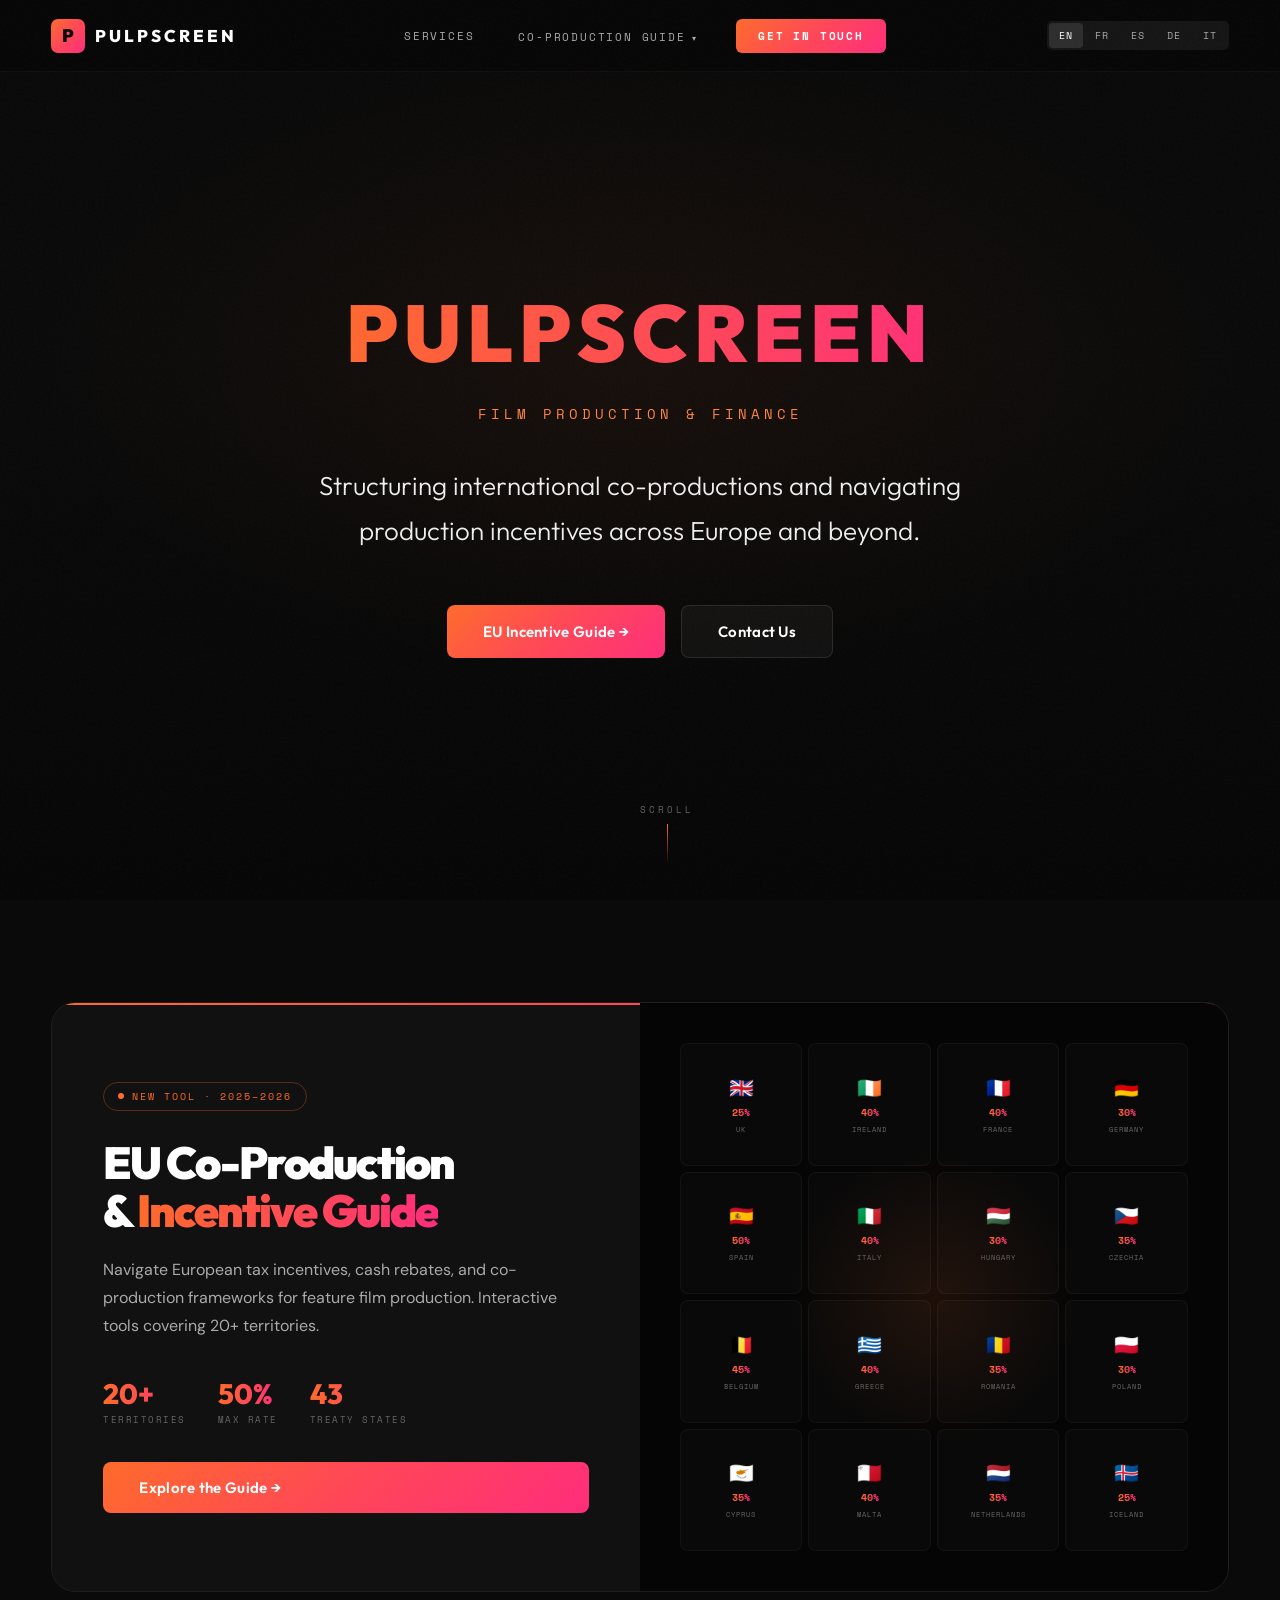
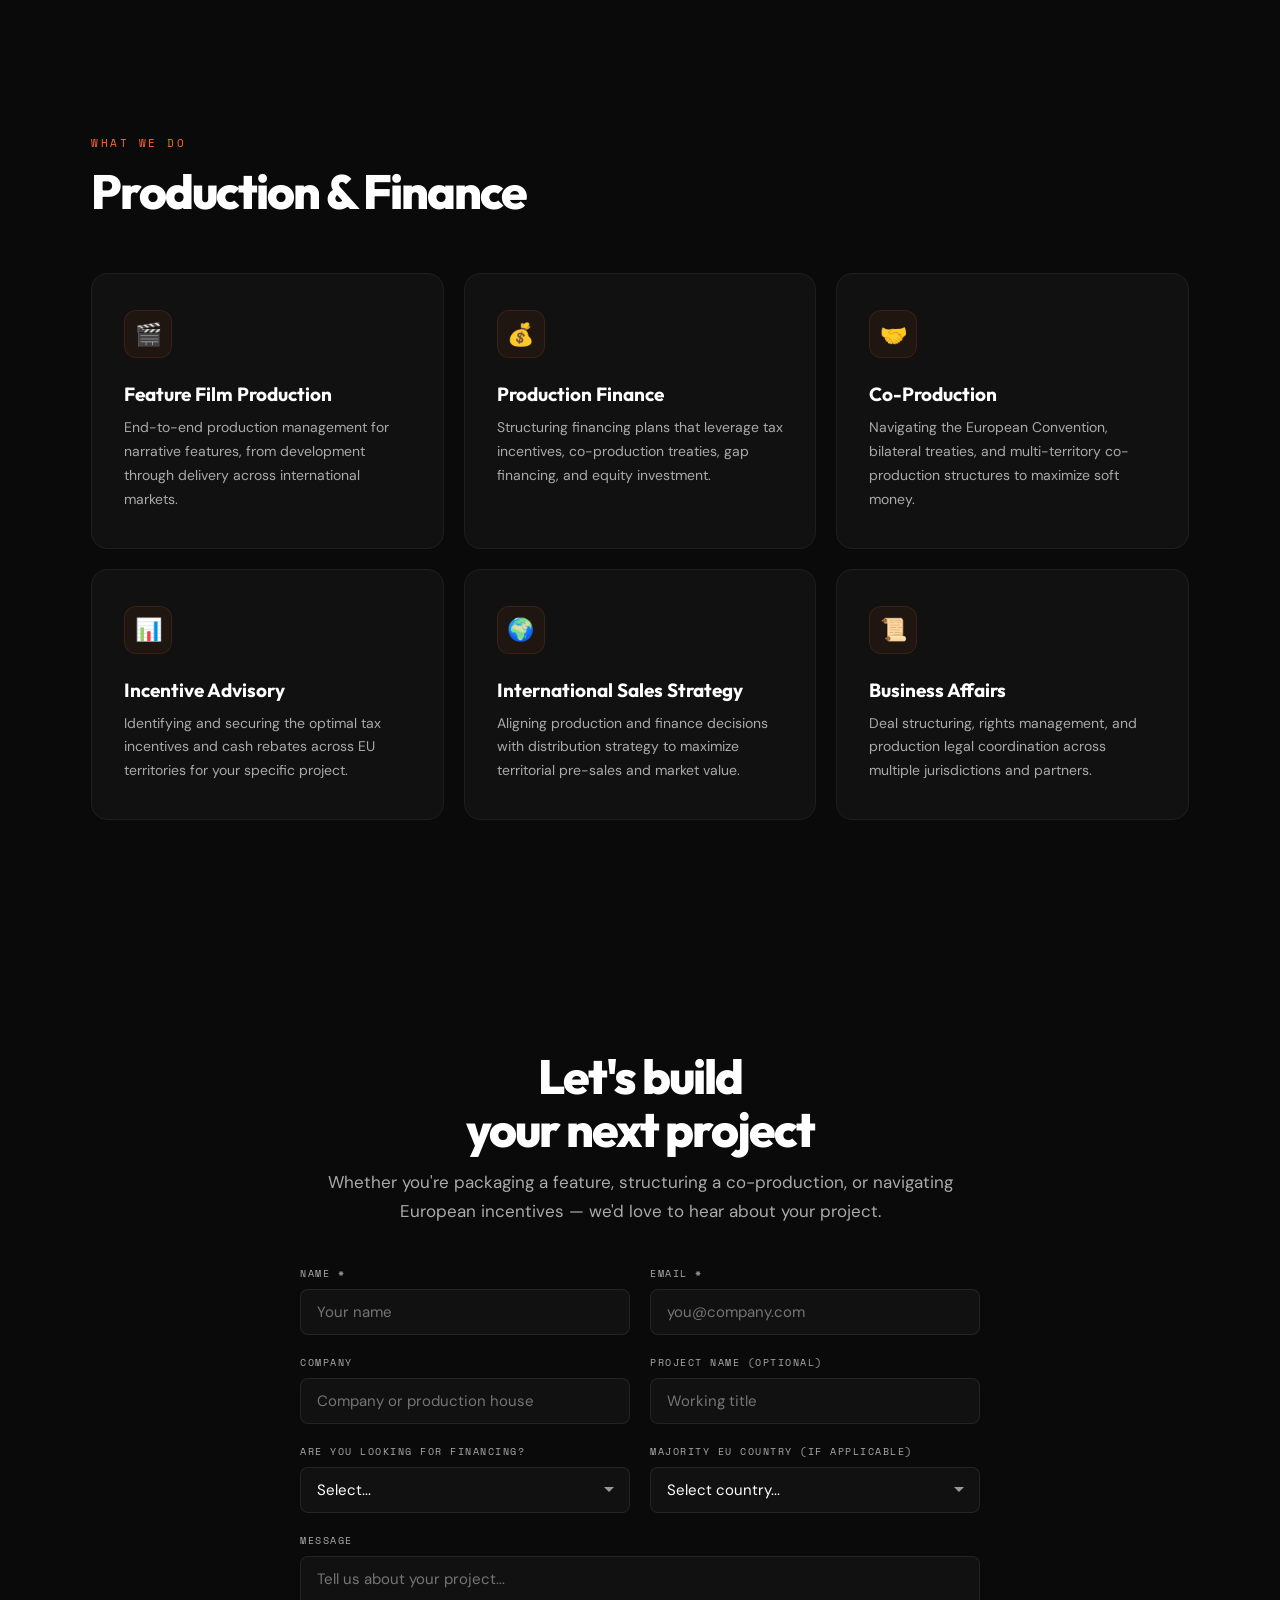
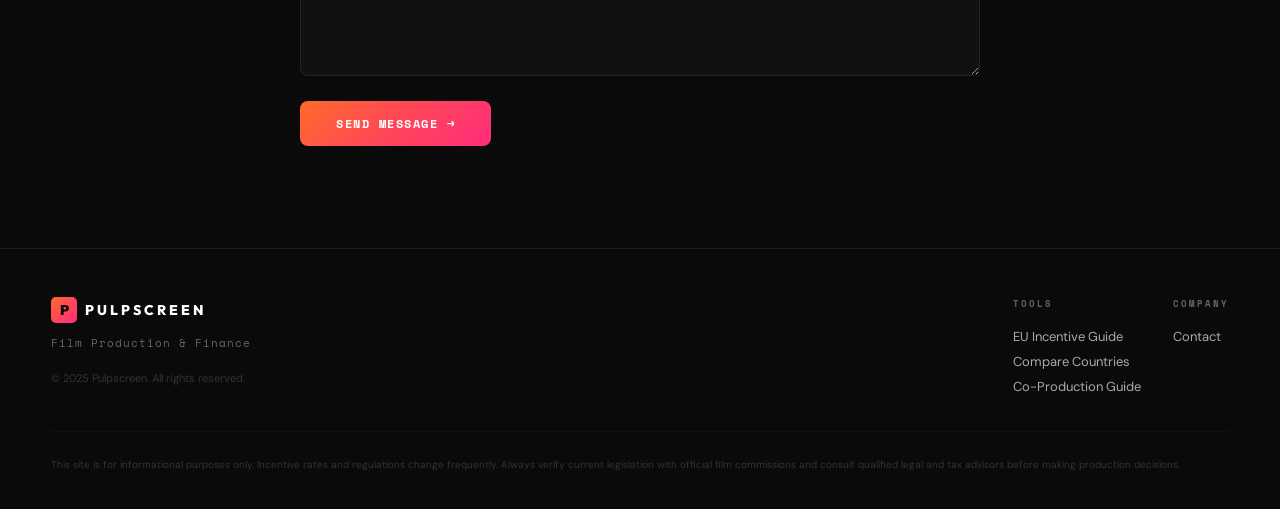
==== index.html @ d3829b6f "Add ES/DE/IT translations, fix mobile nav, expand language selector Mobile nav fixes (all pages): - " ====
<!DOCTYPE html>
<html lang="en">
<head>
<meta charset="UTF-8">
<meta name="viewport" content="width=device-width, initial-scale=1.0">
<link rel="icon" type="image/svg+xml" href="/favicon.svg">
<title>PULPSCREEN — Film Production & Finance</title>
<meta name="description" content="Pulpscreen — Film Production and Finance. EU Co-Production guides, tax incentive tools, and production expertise.">
<meta property="og:title" content="PULPSCREEN — Film Production & Finance">
<meta property="og:description" content="Structuring international co-productions and navigating production incentives across Europe and beyond.">
<meta property="og:image" content="https://www.pulpscreen.com/images/og-image.png">
<meta property="og:url" content="https://www.pulpscreen.com/">
<meta property="og:type" content="website">
<meta property="og:site_name" content="Pulpscreen">
<meta name="twitter:card" content="summary_large_image">
<meta name="twitter:title" content="PULPSCREEN — Film Production & Finance">
<meta name="twitter:description" content="Structuring international co-productions and navigating production incentives across Europe and beyond.">
<meta name="twitter:image" content="https://www.pulpscreen.com/images/og-image.png">
<link rel="preconnect" href="https://fonts.googleapis.com">
<link rel="preconnect" href="https://fonts.gstatic.com" crossorigin>
<link href="https://fonts.googleapis.com/css2?family=Space+Mono:wght@400;700&family=Outfit:wght@300;400;500;600;700;800;900&family=DM+Sans:ital,wght@0,300;0,400;0,500;0,600;0,700;1,400&display=swap" rel="stylesheet">
<style>
/* ============================================
   PULPSCREEN — HOMEPAGE
   Aesthetic: Cinematic Dark Editorial
   Colors: Black + Orange→Pink Gradient
   ============================================ */

:root {
  --black: #0A0A0A;
  --black-deep: #050505;
  --black-card: #111111;
  --black-card-hover: #161616;
  --black-border: #1E1E1E;
  --orange: #FF6B2B;
  --orange-warm: #FF853F;
  --pink: #FF2D7B;
  --gradient: linear-gradient(135deg, #FF6B2B 0%, #FF4757 50%, #FF2D7B 100%);
  --gradient-text: linear-gradient(90deg, #FF6B2B, #FF2D7B);
  --gradient-soft: linear-gradient(135deg, rgba(255,107,43,0.07), rgba(255,45,123,0.07));
  --white: #FFFFFF;
  --gray-100: #EEEEEE;
  --gray-300: #AAAAAA;
  --gray-500: #666666;
  --gray-700: #333333;
  --font-display: 'Outfit', sans-serif;
  --font-mono: 'Space Mono', monospace;
  --font-body: 'DM Sans', sans-serif;
  --ease-out-expo: cubic-bezier(0.16, 1, 0.3, 1);
}

*, *::before, *::after {
  margin: 0;
  padding: 0;
  box-sizing: border-box;
}

html {
  scroll-behavior: smooth;
  font-size: 16px;
}

body {
  background: var(--black);
  color: var(--white);
  font-family: var(--font-body);
  -webkit-font-smoothing: antialiased;
  -moz-osx-font-smoothing: grayscale;
  overflow-x: hidden;
}

/* Grain overlay */
body::after {
  content: '';
  position: fixed;
  inset: 0;
  background-image: url("data:image/svg+xml,%3Csvg viewBox='0 0 512 512' xmlns='http://www.w3.org/2000/svg'%3E%3Cfilter id='n'%3E%3CfeTurbulence type='fractalNoise' baseFrequency='0.75' numOctaves='4' stitchTiles='stitch'/%3E%3C/filter%3E%3Crect width='100%25' height='100%25' filter='url(%23n)' opacity='0.025'/%3E%3C/svg%3E");
  pointer-events: none;
  z-index: 10000;
}

::-webkit-scrollbar { width: 5px; }
::-webkit-scrollbar-track { background: var(--black); }
::-webkit-scrollbar-thumb { background: var(--gradient); border-radius: 3px; }

a { color: inherit; text-decoration: none; }
img { max-width: 100%; height: auto; }

/* ===== NAVIGATION ===== */
.nav {
  position: fixed;
  top: 0;
  left: 0;
  right: 0;
  z-index: 9000;
  height: 72px;
  display: flex;
  align-items: center;
  justify-content: space-between;
  padding: 0 clamp(24px, 4vw, 64px);
  background: rgba(5,5,5,0.6);
  backdrop-filter: blur(24px) saturate(1.4);
  -webkit-backdrop-filter: blur(24px) saturate(1.4);
  border-bottom: 1px solid rgba(255,255,255,0.04);
  transition: background 0.4s;
}

.nav.scrolled {
  background: rgba(5,5,5,0.92);
}

.nav-logo {
  display: flex;
  align-items: center;
  gap: 14px;
}

.nav-logo img {
  height: 32px;
  width: auto;
}

.nav-logo-fallback {
  display: flex;
  align-items: center;
  gap: 10px;
}

.nav-logo-mark {
  width: 34px;
  height: 34px;
  background: var(--gradient);
  border-radius: 7px;
  display: flex;
  align-items: center;
  justify-content: center;
  font-family: var(--font-display);
  font-weight: 900;
  font-size: 18px;
  color: var(--black);
  flex-shrink: 0;
}

.nav-wordmark {
  font-family: var(--font-display);
  font-weight: 800;
  font-size: 17px;
  letter-spacing: 3px;
  text-transform: uppercase;
}

.nav-links {
  display: flex;
  align-items: center;
  gap: 8px;
}

.nav-link {
  padding: 8px 18px;
  font-family: var(--font-mono);
  font-size: 10.5px;
  letter-spacing: 1.8px;
  text-transform: uppercase;
  color: var(--gray-300);
  transition: color 0.3s;
  white-space: nowrap;
}

.nav-link:hover { color: var(--white); }

.nav-dropdown {
  position: relative;
}

.nav-dropdown > .nav-link::after {
  content: ' ▾';
  font-size: 8px;
}

.nav-dropdown-menu {
  display: none;
  position: absolute;
  top: 100%;
  left: 0;
  min-width: 220px;
  background: rgba(10,10,10,0.95);
  backdrop-filter: blur(24px);
  border: 1px solid rgba(255,255,255,0.06);
  border-radius: 8px;
  padding: 8px 0;
  margin-top: 8px;
  box-shadow: 0 20px 40px rgba(0,0,0,0.5);
}

.nav-dropdown:hover .nav-dropdown-menu {
  display: block;
}

.nav-dropdown-menu a {
  display: block;
  padding: 10px 20px;
  font-family: var(--font-mono);
  font-size: 10px;
  letter-spacing: 1.5px;
  text-transform: uppercase;
  color: var(--gray-300);
  text-decoration: none;
  transition: color 0.2s, background 0.2s;
  white-space: nowrap;
}

.nav-dropdown-menu a:hover {
  color: var(--white);
  background: rgba(255,107,43,0.08);
}

.lang-switch {
  display: flex;
  align-items: center;
  gap: 2px;
  margin-left: 12px;
  background: rgba(255,255,255,0.06);
  border-radius: 5px;
  padding: 2px;
}

.lang-switch a {
  padding: 5px 10px;
  font-family: var(--font-mono);
  font-size: 10px;
  letter-spacing: 1px;
  text-transform: uppercase;
  color: var(--gray-300);
  text-decoration: none;
  border-radius: 4px;
  transition: all 0.2s;
}

.lang-switch a.active {
  background: rgba(255,255,255,0.1);
  color: var(--white);
}

.lang-switch a:hover:not(.active) { color: var(--white); }

.nav-cta {
  margin-left: 12px;
  padding: 9px 22px;
  background: var(--gradient);
  border-radius: 6px;
  font-family: var(--font-mono);
  font-size: 10.5px;
  font-weight: 700;
  letter-spacing: 1.8px;
  text-transform: uppercase;
  color: var(--white);
  transition: transform 0.3s, box-shadow 0.3s;
}

.nav-cta:hover {
  transform: translateY(-1px);
  box-shadow: 0 6px 24px rgba(255,107,43,0.25);
}

/* Mobile nav */
.nav-toggle {
  display: none;
  flex-direction: column;
  gap: 5px;
  background: none;
  border: none;
  cursor: pointer;
  padding: 8px;
}

.nav-toggle span {
  display: block;
  width: 22px;
  height: 2px;
  background: var(--white);
  border-radius: 1px;
  transition: all 0.3s;
}

/* ===== HERO ===== */
.hero {
  position: relative;
  min-height: 100vh;
  display: flex;
  flex-direction: column;
  justify-content: center;
  align-items: center;
  text-align: center;
  padding: 120px clamp(24px, 6vw, 80px) 80px;
  overflow: hidden;
}

/* Background image layer */
.hero-bg {
  position: absolute;
  inset: 0;
  background-image: url('images/Pulpscreen Background.jpg');
  background-position: center;
  background-repeat: no-repeat;
  background-size: cover;
  filter: brightness(0.35) saturate(0.7);
  transform: scale(1.05);
  transition: transform 8s ease-out;
}

.hero:hover .hero-bg {
  transform: scale(1.0);
}

/* Gradient overlay on top of image */
.hero-overlay {
  position: absolute;
  inset: 0;
  background:
    radial-gradient(ellipse 80% 60% at 50% 40%, rgba(255,107,43,0.06) 0%, transparent 60%),
    linear-gradient(180deg, rgba(5,5,5,0.3) 0%, rgba(5,5,5,0.1) 40%, rgba(5,5,5,0.85) 100%);
  z-index: 1;
}

.hero-content {
  position: relative;
  z-index: 2;
  max-width: 860px;
}

.hero-logo {
  width: clamp(200px, 45vw, 480px);
  margin-bottom: 20px;
  animation: heroFadeIn 1.2s var(--ease-out-expo) both;
  /* Filter to ensure the logo blends well on the dark bg */
  filter: drop-shadow(0 4px 40px rgba(0,0,0,0.5));
}

.hero-subtitle {
  font-family: var(--font-mono);
  font-size: clamp(11px, 1.2vw, 14px);
  letter-spacing: 4px;
  text-transform: uppercase;
  color: var(--orange-warm);
  margin-bottom: 40px;
  animation: heroFadeIn 1.2s var(--ease-out-expo) 0.15s both;
}

.hero-headline {
  font-family: var(--font-display);
  font-weight: 300;
  font-size: clamp(18px, 2.2vw, 26px);
  line-height: 1.7;
  color: var(--gray-100);
  max-width: 650px;
  margin: 0 auto 52px;
  animation: heroFadeIn 1.2s var(--ease-out-expo) 0.3s both;
}

.hero-actions {
  display: flex;
  gap: 16px;
  justify-content: center;
  flex-wrap: wrap;
  animation: heroFadeIn 1.2s var(--ease-out-expo) 0.45s both;
}

.btn {
  display: inline-flex;
  align-items: center;
  gap: 10px;
  padding: 16px 36px;
  border-radius: 8px;
  font-family: var(--font-display);
  font-weight: 600;
  font-size: 15px;
  letter-spacing: 0.3px;
  transition: all 0.35s var(--ease-out-expo);
  cursor: pointer;
  border: none;
}

.btn-primary {
  background: var(--gradient);
  color: var(--white);
}

.btn-primary:hover {
  transform: translateY(-3px);
  box-shadow: 0 12px 40px rgba(255,107,43,0.3);
}

.btn-ghost {
  background: rgba(255,255,255,0.04);
  color: var(--white);
  border: 1px solid rgba(255,255,255,0.1);
}

.btn-ghost:hover {
  background: rgba(255,255,255,0.08);
  border-color: rgba(255,255,255,0.2);
  transform: translateY(-2px);
}

/* Scroll indicator */
.hero-scroll {
  position: absolute;
  bottom: 36px;
  left: 50%;
  transform: translateX(-50%);
  z-index: 2;
  display: flex;
  flex-direction: column;
  align-items: center;
  gap: 8px;
  animation: heroFadeIn 1.2s var(--ease-out-expo) 0.9s both;
}

.hero-scroll span {
  font-family: var(--font-mono);
  font-size: 9px;
  letter-spacing: 3px;
  text-transform: uppercase;
  color: var(--gray-500);
}

.scroll-line {
  width: 1px;
  height: 40px;
  background: linear-gradient(180deg, var(--orange), transparent);
  animation: scrollPulse 2s ease-in-out infinite;
}

@keyframes scrollPulse {
  0%, 100% { opacity: 0.3; transform: scaleY(0.6); }
  50% { opacity: 1; transform: scaleY(1); }
}

@keyframes heroFadeIn {
  from { opacity: 0; transform: translateY(30px); }
  to { opacity: 1; transform: translateY(0); }
}

/* ===== FEATURED TOOL — EU INCENTIVE GUIDE ===== */
.featured {
  padding: clamp(60px, 8vw, 120px) clamp(24px, 4vw, 64px);
}

.featured-card {
  max-width: 1200px;
  margin: 0 auto;
  background: var(--black-card);
  border: 1px solid var(--black-border);
  border-radius: 24px;
  overflow: hidden;
  display: grid;
  grid-template-columns: 1fr 1fr;
  min-height: 520px;
  position: relative;
  transition: border-color 0.4s;
}

.featured-card:hover {
  border-color: rgba(255,107,43,0.25);
}

.featured-card::before {
  content: '';
  position: absolute;
  top: 0;
  left: 0;
  right: 0;
  height: 2px;
  background: var(--gradient);
}

.featured-text {
  padding: clamp(36px, 4vw, 64px);
  display: flex;
  flex-direction: column;
  justify-content: center;
}

.featured-badge {
  display: inline-flex;
  align-items: center;
  gap: 8px;
  padding: 6px 14px;
  border: 1px solid rgba(255,107,43,0.3);
  border-radius: 100px;
  font-family: var(--font-mono);
  font-size: 10px;
  letter-spacing: 2px;
  text-transform: uppercase;
  color: var(--orange);
  width: fit-content;
  margin-bottom: 28px;
}

.featured-badge::before {
  content: '';
  width: 6px;
  height: 6px;
  background: var(--orange);
  border-radius: 50%;
  animation: featurePulse 2s infinite;
}

@keyframes featurePulse {
  0%, 100% { opacity: 1; }
  50% { opacity: 0.3; }
}

.featured-text h2 {
  font-family: var(--font-display);
  font-weight: 900;
  font-size: clamp(28px, 3.5vw, 46px);
  line-height: 1.08;
  letter-spacing: -2px;
  margin-bottom: 20px;
}

.featured-text h2 .grad {
  background: var(--gradient-text);
  -webkit-background-clip: text;
  -webkit-text-fill-color: transparent;
  background-clip: text;
}

.featured-text p {
  font-size: 16px;
  line-height: 1.75;
  color: var(--gray-300);
  margin-bottom: 36px;
  max-width: 460px;
}

.featured-stats {
  display: flex;
  gap: 32px;
  margin-bottom: 36px;
}

.featured-stat .num {
  font-family: var(--font-display);
  font-weight: 800;
  font-size: 28px;
  background: var(--gradient-text);
  -webkit-background-clip: text;
  -webkit-text-fill-color: transparent;
  background-clip: text;
}

.featured-stat .lbl {
  font-family: var(--font-mono);
  font-size: 9px;
  letter-spacing: 1.5px;
  text-transform: uppercase;
  color: var(--gray-500);
  margin-top: 2px;
}

.featured-visual {
  position: relative;
  background: var(--black-deep);
  display: flex;
  align-items: center;
  justify-content: center;
  overflow: hidden;
}

/* Simulated EU map / abstract visual */
.featured-visual-inner {
  position: relative;
  width: 100%;
  height: 100%;
  display: flex;
  align-items: center;
  justify-content: center;
}

.eu-grid {
  display: grid;
  grid-template-columns: repeat(4, 1fr);
  gap: 6px;
  padding: 40px;
  width: 100%;
}

.eu-cell {
  text-decoration: none;
  color: inherit;
  aspect-ratio: 1;
  border-radius: 8px;
  background: rgba(255,255,255,0.02);
  border: 1px solid rgba(255,255,255,0.04);
  display: flex;
  flex-direction: column;
  align-items: center;
  justify-content: center;
  gap: 4px;
  transition: all 0.4s;
  cursor: default;
  position: relative;
  overflow: hidden;
}

.eu-cell:hover {
  background: rgba(255,107,43,0.06);
  border-color: rgba(255,107,43,0.25);
  transform: scale(1.04);
}

.eu-cell .flag {
  font-size: 20px;
}

.eu-cell .rate {
  font-family: var(--font-mono);
  font-size: 10px;
  font-weight: 700;
  background: var(--gradient-text);
  -webkit-background-clip: text;
  -webkit-text-fill-color: transparent;
  background-clip: text;
}

.eu-cell .name {
  font-family: var(--font-mono);
  font-size: 7px;
  letter-spacing: 1px;
  text-transform: uppercase;
  color: var(--gray-500);
}

/* Glow behind the grid */
.featured-visual::before {
  content: '';
  position: absolute;
  width: 300px;
  height: 300px;
  background: radial-gradient(circle, rgba(255,107,43,0.1) 0%, transparent 70%);
  top: 50%;
  left: 50%;
  transform: translate(-50%, -50%);
  pointer-events: none;
}

/* ===== SERVICES ===== */
.services {
  padding: 40px clamp(24px, 4vw, 64px) clamp(80px, 10vw, 140px);
  max-width: 1200px;
  margin: 0 auto;
}

.services-header {
  margin-bottom: 56px;
}

.section-tag {
  font-family: var(--font-mono);
  font-size: 10.5px;
  letter-spacing: 2.5px;
  text-transform: uppercase;
  color: var(--orange);
  margin-bottom: 14px;
}

.section-title {
  font-family: var(--font-display);
  font-weight: 800;
  font-size: clamp(30px, 4vw, 48px);
  letter-spacing: -2px;
  line-height: 1.1;
}

.services-grid {
  display: grid;
  grid-template-columns: repeat(3, 1fr);
  gap: 20px;
}

.service-card {
  background: var(--black-card);
  border: 1px solid var(--black-border);
  border-radius: 16px;
  padding: 36px 32px;
  transition: all 0.4s var(--ease-out-expo);
  position: relative;
  overflow: hidden;
}

.service-card::after {
  content: '';
  position: absolute;
  inset: 0;
  background: var(--gradient-soft);
  opacity: 0;
  transition: opacity 0.4s;
}

.service-card:hover {
  border-color: rgba(255,107,43,0.2);
  transform: translateY(-4px);
}

.service-card:hover::after { opacity: 1; }

.service-icon {
  width: 48px;
  height: 48px;
  border-radius: 12px;
  background: rgba(255,107,43,0.06);
  border: 1px solid rgba(255,107,43,0.12);
  display: flex;
  align-items: center;
  justify-content: center;
  font-size: 22px;
  margin-bottom: 24px;
  position: relative;
  z-index: 1;
}

.service-card h3 {
  font-family: var(--font-display);
  font-weight: 700;
  font-size: 19px;
  margin-bottom: 10px;
  position: relative;
  z-index: 1;
}

.service-card p {
  font-size: 14px;
  line-height: 1.7;
  color: var(--gray-300);
  position: relative;
  z-index: 1;
}

/* ===== CONTACT SECTION ===== */
.contact-section {
  padding: clamp(60px, 8vw, 120px) clamp(24px, 4vw, 64px);
}

.contact-inner {
  max-width: 680px;
  margin: 0 auto;
}

.contact-inner h2 {
  font-family: var(--font-display);
  font-weight: 800;
  font-size: clamp(30px, 4vw, 48px);
  letter-spacing: -2px;
  line-height: 1.1;
  margin-bottom: 12px;
  text-align: center;
}

.contact-inner > p {
  font-size: 17px;
  line-height: 1.7;
  color: var(--gray-300);
  margin-bottom: 40px;
  text-align: center;
}

.contact-form {
  display: grid;
  grid-template-columns: 1fr 1fr;
  gap: 20px;
}

.contact-form .full-width { grid-column: 1 / -1; }

.form-group label {
  display: block;
  font-family: var(--font-mono);
  font-size: 10px;
  letter-spacing: 1.5px;
  text-transform: uppercase;
  color: var(--gray-300);
  margin-bottom: 8px;
}

.form-group input,
.form-group select,
.form-group textarea {
  width: 100%;
  padding: 12px 16px;
  background: var(--black-card);
  border: 1px solid rgba(255,255,255,0.08);
  border-radius: 8px;
  color: var(--white);
  font-family: var(--font-body);
  font-size: 15px;
  transition: border-color 0.3s;
  -webkit-appearance: none;
}

.form-group input:focus,
.form-group select:focus,
.form-group textarea:focus {
  outline: none;
  border-color: var(--orange);
}

.form-group select {
  cursor: pointer;
  background-image: url("data:image/svg+xml,%3Csvg xmlns='http://www.w3.org/2000/svg' width='12' height='12' viewBox='0 0 12 12'%3E%3Cpath fill='%23999' d='M6 8L1 3h10z'/%3E%3C/svg%3E");
  background-repeat: no-repeat;
  background-position: right 14px center;
  padding-right: 36px;
}

.form-group select option { background: var(--black-card); color: var(--white); }

.form-group textarea { resize: vertical; min-height: 120px; }

.form-submit {
  display: inline-flex;
  align-items: center;
  gap: 8px;
  padding: 14px 36px;
  background: var(--gradient);
  border: none;
  border-radius: 8px;
  color: var(--white);
  font-family: var(--font-mono);
  font-size: 12px;
  letter-spacing: 1.5px;
  text-transform: uppercase;
  font-weight: 700;
  cursor: pointer;
  transition: opacity 0.3s, transform 0.3s;
}

.form-submit:hover { opacity: 0.9; transform: translateY(-1px); }

.form-success {
  display: none;
  text-align: center;
  padding: 40px 20px;
}

.form-success.show { display: block; }

.form-success h3 {
  font-family: var(--font-display);
  font-size: 28px;
  font-weight: 700;
  margin-bottom: 12px;
}

.form-success p { color: var(--gray-300); font-size: 16px; }

.hp-field { position: absolute; left: -9999px; }

@media (max-width: 600px) {
  .contact-form { grid-template-columns: 1fr; }
}

/* ===== FOOTER ===== */
.footer {
  padding: 48px clamp(24px, 4vw, 64px) 36px;
  border-top: 1px solid var(--black-border);
}

.footer-inner {
  max-width: 1200px;
  margin: 0 auto;
  display: flex;
  justify-content: space-between;
  align-items: flex-start;
  gap: 40px;
  flex-wrap: wrap;
}

.footer-left {
  display: flex;
  flex-direction: column;
  gap: 12px;
}

.footer-logo {
  display: flex;
  align-items: center;
  gap: 10px;
}

.footer-logo img { height: 24px; }

.footer-tagline {
  font-family: var(--font-mono);
  font-size: 11px;
  color: var(--gray-500);
  letter-spacing: 1px;
}

.footer-copy {
  font-size: 11px;
  color: var(--gray-700);
  margin-top: 8px;
}

.footer-links {
  display: flex;
  gap: 32px;
}

.footer-col h4 {
  font-family: var(--font-mono);
  font-size: 9px;
  letter-spacing: 2px;
  text-transform: uppercase;
  color: var(--gray-500);
  margin-bottom: 14px;
}

.footer-col a {
  display: block;
  font-size: 13px;
  color: var(--gray-300);
  padding: 4px 0;
  transition: color 0.3s;
}

.footer-col a:hover { color: var(--white); }

.footer-disclaimer {
  max-width: 1200px;
  margin: 32px auto 0;
  padding-top: 24px;
  border-top: 1px solid rgba(255,255,255,0.03);
  font-size: 10px;
  color: var(--gray-700);
  line-height: 1.7;
}

/* ===== RESPONSIVE ===== */
@media (max-width: 960px) {
  .featured-card { grid-template-columns: 1fr; }
  .featured-visual { min-height: 360px; }
  .services-grid { grid-template-columns: 1fr 1fr; }
  .nav-links { display: none; }
  .nav-links.show { display: flex; flex-direction: column; position: absolute; top: 100%; left: 0; right: 0; background: rgba(10,10,10,0.95); backdrop-filter: blur(24px); padding: 20px; gap: 16px; }
  .nav-dropdown-menu { display: block; position: static; background: none; backdrop-filter: none; border: none; box-shadow: none; margin: 0; padding: 0 0 0 16px; }
  .nav-dropdown > .nav-link::after { content: ''; }
  .nav-toggle { display: flex; }
  .footer-links { gap: 24px; }
}

@media (max-width: 600px) {
  .services-grid { grid-template-columns: 1fr; }
  .featured-stats { flex-wrap: wrap; gap: 20px; }
  .footer-inner { flex-direction: column; }
  .footer-links { flex-direction: column; gap: 28px; }
  .eu-grid { grid-template-columns: repeat(3, 1fr); padding: 24px; }
}
</style>
</head>
<body>

<!-- ===== NAV ===== -->
<nav class="nav" id="nav">
  <a href="/" class="nav-logo">
    <!-- Tries to load your actual logo; falls back to styled text -->
    <img src="images/Asset 3@5x.png" alt="Pulpscreen"
         onerror="this.style.display='none';this.nextElementSibling.style.display='flex';">
    <div class="nav-logo-fallback" style="display:none;">
      <div class="nav-logo-mark">P</div>
      <span class="nav-wordmark">Pulpscreen</span>
    </div>
  </a>

  <div class="nav-links">
    <a href="#services" class="nav-link">Services</a>
    <div class="nav-dropdown">
      <a href="eu-incentive-guide.html" class="nav-link">Co-Production Guide</a>
      <div class="nav-dropdown-menu">
        <a href="eu-incentive-guide.html">Guide Home</a>
        <a href="eu-incentive-guide.html#incentives">Tax Incentives</a>
        <a href="eu-incentive-guide.html#compare">Compare Countries</a>
        <a href="eu-incentive-guide.html#copro">Co-Production Framework</a>
        <a href="eu-incentive-guide.html#treaties">Treaties & Funds</a>
      </div>
    </div>
    <a href="#contact" class="nav-cta">Get in Touch</a>
  </div>

  <div class="lang-switch">
    <a href="/" class="active">EN</a>
    <a href="/fr/">FR</a>
    <a href="/es/">ES</a>
    <a href="/de/">DE</a>
    <a href="/it/">IT</a>
  </div>
  <button class="nav-toggle" onclick="document.querySelector('.nav-links').classList.toggle('show')" aria-label="Menu">
    <span></span><span></span><span></span>
  </button>
</nav>

<!-- ===== HERO ===== -->
<section class="hero">
  <div class="hero-bg"></div>
  <div class="hero-overlay"></div>

  <div class="hero-content">
    <img src="images/Asset 3@5x.png" alt="PULPSCREEN" class="hero-logo"
         onerror="this.outerHTML='<div style=\'font-family:Outfit,sans-serif;font-weight:900;font-size:clamp(48px,8vw,80px);letter-spacing:6px;background:linear-gradient(90deg,#FF6B2B,#FF2D7B);-webkit-background-clip:text;-webkit-text-fill-color:transparent;margin-bottom:20px;animation:heroFadeIn 1.2s cubic-bezier(0.16,1,0.3,1) both;\'>PULPSCREEN</div>'">
    <div class="hero-subtitle">Film Production & Finance</div>
    <p class="hero-headline">
      Structuring international co-productions and navigating production incentives across Europe and beyond.
    </p>
    <div class="hero-actions">
      <a href="eu-incentive-guide.html" class="btn btn-primary">EU Incentive Guide →</a>
      <a href="#contact" class="btn btn-ghost">Contact Us</a>
    </div>
  </div>

  <div class="hero-scroll">
    <span>Scroll</span>
    <div class="scroll-line"></div>
  </div>
</section>

<!-- ===== FEATURED TOOL ===== -->
<section class="featured">
  <div class="featured-card">
    <div class="featured-text">
      <div class="featured-badge">New Tool · 2025–2026</div>
      <h2>EU Co-Production<br>& <span class="grad">Incentive Guide</span></h2>
      <p>Navigate European tax incentives, cash rebates, and co-production frameworks for feature film production. Interactive tools covering 20+ territories.</p>
      <div class="featured-stats">
        <div class="featured-stat">
          <div class="num">20+</div>
          <div class="lbl">Territories</div>
        </div>
        <div class="featured-stat">
          <div class="num">50%</div>
          <div class="lbl">Max Rate</div>
        </div>
        <div class="featured-stat">
          <div class="num">43</div>
          <div class="lbl">Treaty States</div>
        </div>
      </div>
      <a href="eu-incentive-guide.html" class="btn btn-primary">Explore the Guide →</a>
    </div>

    <div class="featured-visual">
      <div class="featured-visual-inner">
        <div class="eu-grid">
          <a href="eu-incentive-guide.html#country-0" class="eu-cell"><span class="flag">🇬🇧</span><span class="rate">25%</span><span class="name">UK</span></a>
          <a href="eu-incentive-guide.html#country-1" class="eu-cell"><span class="flag">🇮🇪</span><span class="rate">40%</span><span class="name">Ireland</span></a>
          <a href="eu-incentive-guide.html#country-2" class="eu-cell"><span class="flag">🇫🇷</span><span class="rate">40%</span><span class="name">France</span></a>
          <a href="eu-incentive-guide.html#country-3" class="eu-cell"><span class="flag">🇩🇪</span><span class="rate">30%</span><span class="name">Germany</span></a>
          <a href="eu-incentive-guide.html#country-4" class="eu-cell"><span class="flag">🇪🇸</span><span class="rate">50%</span><span class="name">Spain</span></a>
          <a href="eu-incentive-guide.html#country-5" class="eu-cell"><span class="flag">🇮🇹</span><span class="rate">40%</span><span class="name">Italy</span></a>
          <a href="eu-incentive-guide.html#country-6" class="eu-cell"><span class="flag">🇭🇺</span><span class="rate">30%</span><span class="name">Hungary</span></a>
          <a href="eu-incentive-guide.html#country-7" class="eu-cell"><span class="flag">🇨🇿</span><span class="rate">35%</span><span class="name">Czechia</span></a>
          <a href="eu-incentive-guide.html#country-8" class="eu-cell"><span class="flag">🇧🇪</span><span class="rate">45%</span><span class="name">Belgium</span></a>
          <a href="eu-incentive-guide.html#country-9" class="eu-cell"><span class="flag">🇬🇷</span><span class="rate">40%</span><span class="name">Greece</span></a>
          <a href="eu-incentive-guide.html#country-10" class="eu-cell"><span class="flag">🇷🇴</span><span class="rate">35%</span><span class="name">Romania</span></a>
          <a href="eu-incentive-guide.html#country-11" class="eu-cell"><span class="flag">🇵🇱</span><span class="rate">30%</span><span class="name">Poland</span></a>
          <a href="eu-incentive-guide.html#country-18" class="eu-cell"><span class="flag">🇨🇾</span><span class="rate">35%</span><span class="name">Cyprus</span></a>
          <a href="eu-incentive-guide.html#country-19" class="eu-cell"><span class="flag">🇲🇹</span><span class="rate">40%</span><span class="name">Malta</span></a>
          <a href="eu-incentive-guide.html#country-22" class="eu-cell"><span class="flag">🇳🇱</span><span class="rate">35%</span><span class="name">Netherlands</span></a>
          <a href="eu-incentive-guide.html#country-28" class="eu-cell"><span class="flag">🇮🇸</span><span class="rate">25%</span><span class="name">Iceland</span></a>
        </div>
      </div>
    </div>
  </div>
</section>

<!-- ===== SERVICES ===== -->
<section class="services" id="services">
  <div class="services-header">
    <div class="section-tag">What We Do</div>
    <div class="section-title">Production & Finance</div>
  </div>

  <div class="services-grid">
    <div class="service-card">
      <div class="service-icon">🎬</div>
      <h3>Feature Film Production</h3>
      <p>End-to-end production management for narrative features, from development through delivery across international markets.</p>
    </div>
    <div class="service-card">
      <div class="service-icon">💰</div>
      <h3>Production Finance</h3>
      <p>Structuring financing plans that leverage tax incentives, co-production treaties, gap financing, and equity investment.</p>
    </div>
    <div class="service-card">
      <div class="service-icon">🤝</div>
      <h3>Co-Production</h3>
      <p>Navigating the European Convention, bilateral treaties, and multi-territory co-production structures to maximize soft money.</p>
    </div>
    <div class="service-card">
      <div class="service-icon">📊</div>
      <h3>Incentive Advisory</h3>
      <p>Identifying and securing the optimal tax incentives and cash rebates across EU territories for your specific project.</p>
    </div>
    <div class="service-card">
      <div class="service-icon">🌍</div>
      <h3>International Sales Strategy</h3>
      <p>Aligning production and finance decisions with distribution strategy to maximize territorial pre-sales and market value.</p>
    </div>
    <div class="service-card">
      <div class="service-icon">📜</div>
      <h3>Business Affairs</h3>
      <p>Deal structuring, rights management, and production legal coordination across multiple jurisdictions and partners.</p>
    </div>
  </div>
</section>

<!-- ===== CONTACT ===== -->
<section class="contact-section" id="contact">
  <div class="contact-inner">
    <h2>Let's build<br>your next project</h2>
    <p>Whether you're packaging a feature, structuring a co-production, or navigating European incentives — we'd love to hear about your project.</p>

    <form id="contact-form" class="contact-form" action="https://api.web3forms.com/submit" method="POST">
      <input type="hidden" name="access_key" value="4d03a972-85c8-4a4c-a373-b9c83cd09de6">
      <input type="hidden" name="subject" value="New enquiry from pulpscreen.com">
      <input type="hidden" name="from_name" value="Pulpscreen Website">
      <!-- Honeypot anti-spam -->
      <input type="text" name="botcheck" class="hp-field" tabindex="-1" autocomplete="off">

      <div class="form-group">
        <label for="name">Name *</label>
        <input type="text" name="name" id="name" required placeholder="Your name">
      </div>

      <div class="form-group">
        <label for="email">Email *</label>
        <input type="email" name="email" id="email" required placeholder="you@company.com">
      </div>

      <div class="form-group">
        <label for="company">Company</label>
        <input type="text" name="company" id="company" placeholder="Company or production house">
      </div>

      <div class="form-group">
        <label for="project">Project Name (optional)</label>
        <input type="text" name="project" id="project" placeholder="Working title">
      </div>

      <div class="form-group">
        <label for="financing">Are you looking for financing?</label>
        <select name="financing" id="financing">
          <option value="" disabled selected>Select...</option>
          <option value="Yes">Yes</option>
          <option value="No">No</option>
          <option value="Not Sure">Not Sure</option>
        </select>
      </div>

      <div class="form-group">
        <label for="country">Majority EU Country (if applicable)</label>
        <select name="country" id="country">
          <option value="" disabled selected>Select country...</option>
          <option value="United Kingdom">United Kingdom</option>
          <option value="Ireland">Ireland</option>
          <option value="France">France</option>
          <option value="Germany">Germany</option>
          <option value="Spain">Spain</option>
          <option value="Italy">Italy</option>
          <option value="Hungary">Hungary</option>
          <option value="Czech Republic">Czech Republic</option>
          <option value="Belgium">Belgium</option>
          <option value="Greece">Greece</option>
          <option value="Portugal">Portugal</option>
          <option value="Croatia">Croatia</option>
          <option value="Estonia">Estonia</option>
          <option value="Lithuania">Lithuania</option>
          <option value="Austria">Austria</option>
          <option value="Poland">Poland</option>
          <option value="Romania">Romania</option>
          <option value="Cyprus">Cyprus</option>
          <option value="Malta">Malta</option>
          <option value="Luxembourg">Luxembourg</option>
          <option value="Finland">Finland</option>
          <option value="Netherlands">Netherlands</option>
          <option value="Latvia">Latvia</option>
          <option value="Slovakia">Slovakia</option>
          <option value="Slovenia">Slovenia</option>
          <option value="Bulgaria">Bulgaria</option>
          <option value="Iceland">Iceland</option>
          <option value="Norway">Norway</option>
          <option value="Denmark">Denmark</option>
          <option value="Sweden">Sweden</option>
          <option value="N/A">Not applicable</option>
        </select>
      </div>

      <div class="form-group full-width">
        <label for="message">Message</label>
        <textarea name="message" id="message" placeholder="Tell us about your project..."></textarea>
      </div>

      <div class="full-width">
        <button type="submit" class="form-submit">Send Message →</button>
      </div>
    </form>

    <div id="form-success" class="form-success">
      <h3>Message sent</h3>
      <p>Thanks for reaching out. We'll be in touch shortly.</p>
    </div>
  </div>
</section>

<!-- ===== FOOTER ===== -->
<footer class="footer">
  <div class="footer-inner">
    <div class="footer-left">
      <div class="footer-logo">
        <img src="images/Asset 3@5x.png" alt="Pulpscreen" style="height:24px;width:auto;"
             onerror="this.style.display='none';this.nextElementSibling.style.display='flex';">
        <div style="display:none;align-items:center;gap:8px;">
          <div class="nav-logo-mark" style="width:26px;height:26px;font-size:14px;border-radius:5px;">P</div>
          <span class="nav-wordmark" style="font-size:14px;">Pulpscreen</span>
        </div>
      </div>
      <div class="footer-tagline">Film Production & Finance</div>
      <div class="footer-copy">&copy; 2025 Pulpscreen. All rights reserved.</div>
    </div>

    <div class="footer-links">
      <div class="footer-col">
        <h4>Tools</h4>
        <a href="eu-incentive-guide.html">EU Incentive Guide</a>
        <a href="eu-incentive-guide.html#compare">Compare Countries</a>
        <a href="eu-incentive-guide.html#copro">Co-Production Guide</a>
      </div>
      <div class="footer-col">
        <h4>Company</h4>
        <a href="#contact">Contact</a>
      </div>
    </div>
  </div>

  <div class="footer-disclaimer">
    This site is for informational purposes only. Incentive rates and regulations change frequently. Always verify current legislation with official film commissions and consult qualified legal and tax advisors before making production decisions.
  </div>
</footer>

<script>
// Nav scroll effect
const nav = document.getElementById('nav');
window.addEventListener('scroll', () => {
  nav.classList.toggle('scrolled', window.scrollY > 60);
});

// Intersection Observer for fade-in animations
const observer = new IntersectionObserver((entries) => {
  entries.forEach(entry => {
    if (entry.isIntersecting) {
      entry.target.style.opacity = '1';
      entry.target.style.transform = 'translateY(0)';
    }
  });
}, { threshold: 0.1, rootMargin: '0px 0px -40px 0px' });

// Contact form AJAX submission
const contactForm = document.getElementById('contact-form');
const formSuccess = document.getElementById('form-success');
const formLoadTime = Date.now();

contactForm.addEventListener('submit', async (e) => {
  e.preventDefault();

  // Anti-spam: reject if submitted in under 2 seconds
  if (Date.now() - formLoadTime < 2000) return;

  const btn = contactForm.querySelector('.form-submit');
  btn.textContent = 'Sending...';
  btn.disabled = true;

  try {
    const res = await fetch('https://api.web3forms.com/submit', {
      method: 'POST',
      body: new FormData(contactForm)
    });
    if (res.ok) {
      contactForm.style.display = 'none';
      formSuccess.classList.add('show');
    } else {
      btn.textContent = 'Error — try again';
      btn.disabled = false;
    }
  } catch {
    btn.textContent = 'Error — try again';
    btn.disabled = false;
  }
});

document.querySelectorAll('.service-card, .featured-card, .contact-inner').forEach(el => {
  el.style.opacity = '0';
  el.style.transform = 'translateY(30px)';
  el.style.transition = 'opacity 0.6s ease, transform 0.6s ease';
  observer.observe(el);
});
// Close mobile menu on anchor link click
document.querySelectorAll('.nav-links a[href^="#"]').forEach(a => {
  a.addEventListener('click', () => {
    document.querySelector('.nav-links').classList.remove('show');
  });
});

// Language persistence
(function() {
  const currentLang = document.documentElement.lang || 'en';
  const stored = localStorage.getItem('pulpscreen-lang');
  const path = window.location.pathname;
  const hash = window.location.hash;
  const langs = ['en','fr','es','de','it'];

  if (stored && stored !== currentLang && langs.includes(stored)) {
    const newPath = stored === 'en' ? path.replace(/^\/(fr|es|de|it)\//, '/') : '/' + stored + (path === '/' ? '/' : path);
    window.location.replace(newPath + hash);
    return;
  }

  document.querySelectorAll('.lang-switch a').forEach(a => {
    a.addEventListener('click', function() {
      const href = this.getAttribute('href');
      const lang = href === '/' ? 'en' : (href.match(/^\/(fr|es|de|it)\//) || [])[1] || 'en';
      localStorage.setItem('pulpscreen-lang', lang);
    });
  });

  if (!stored) localStorage.setItem('pulpscreen-lang', currentLang);
})();
</script>
</body>
</html>
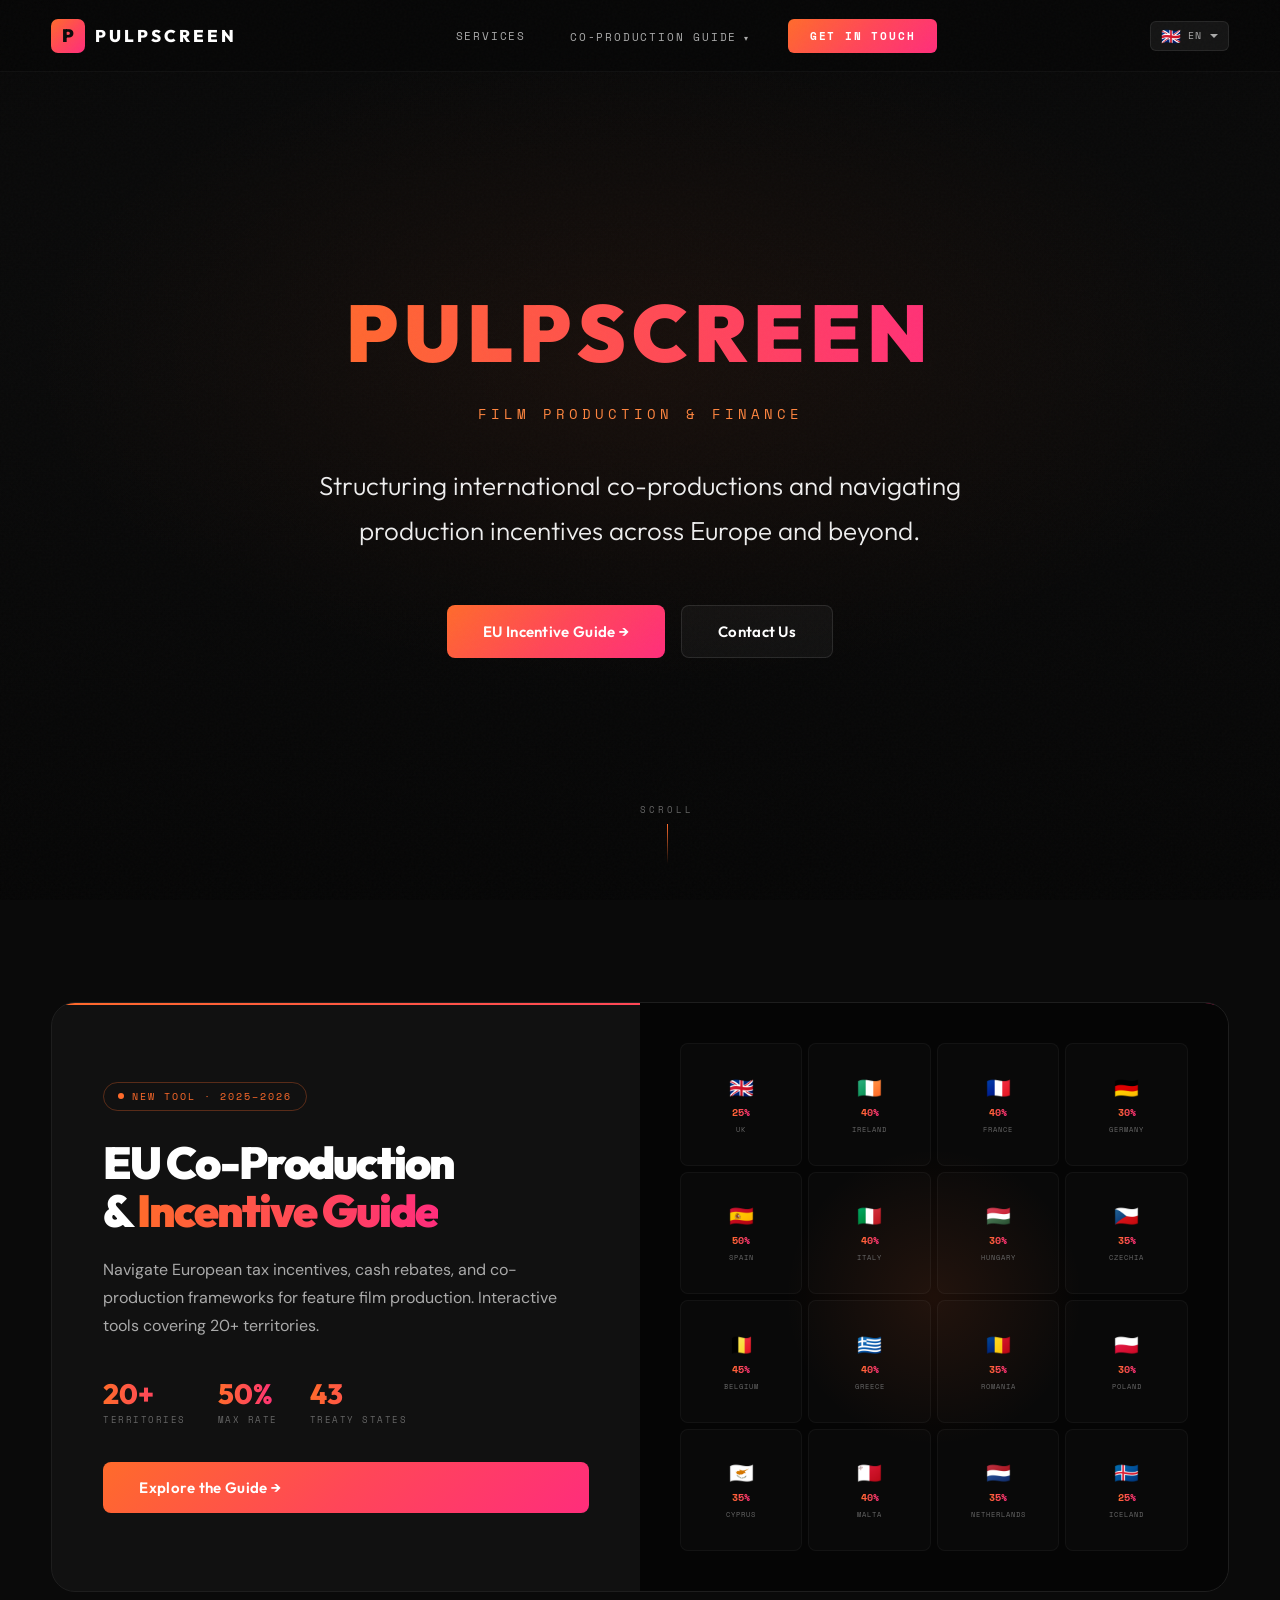
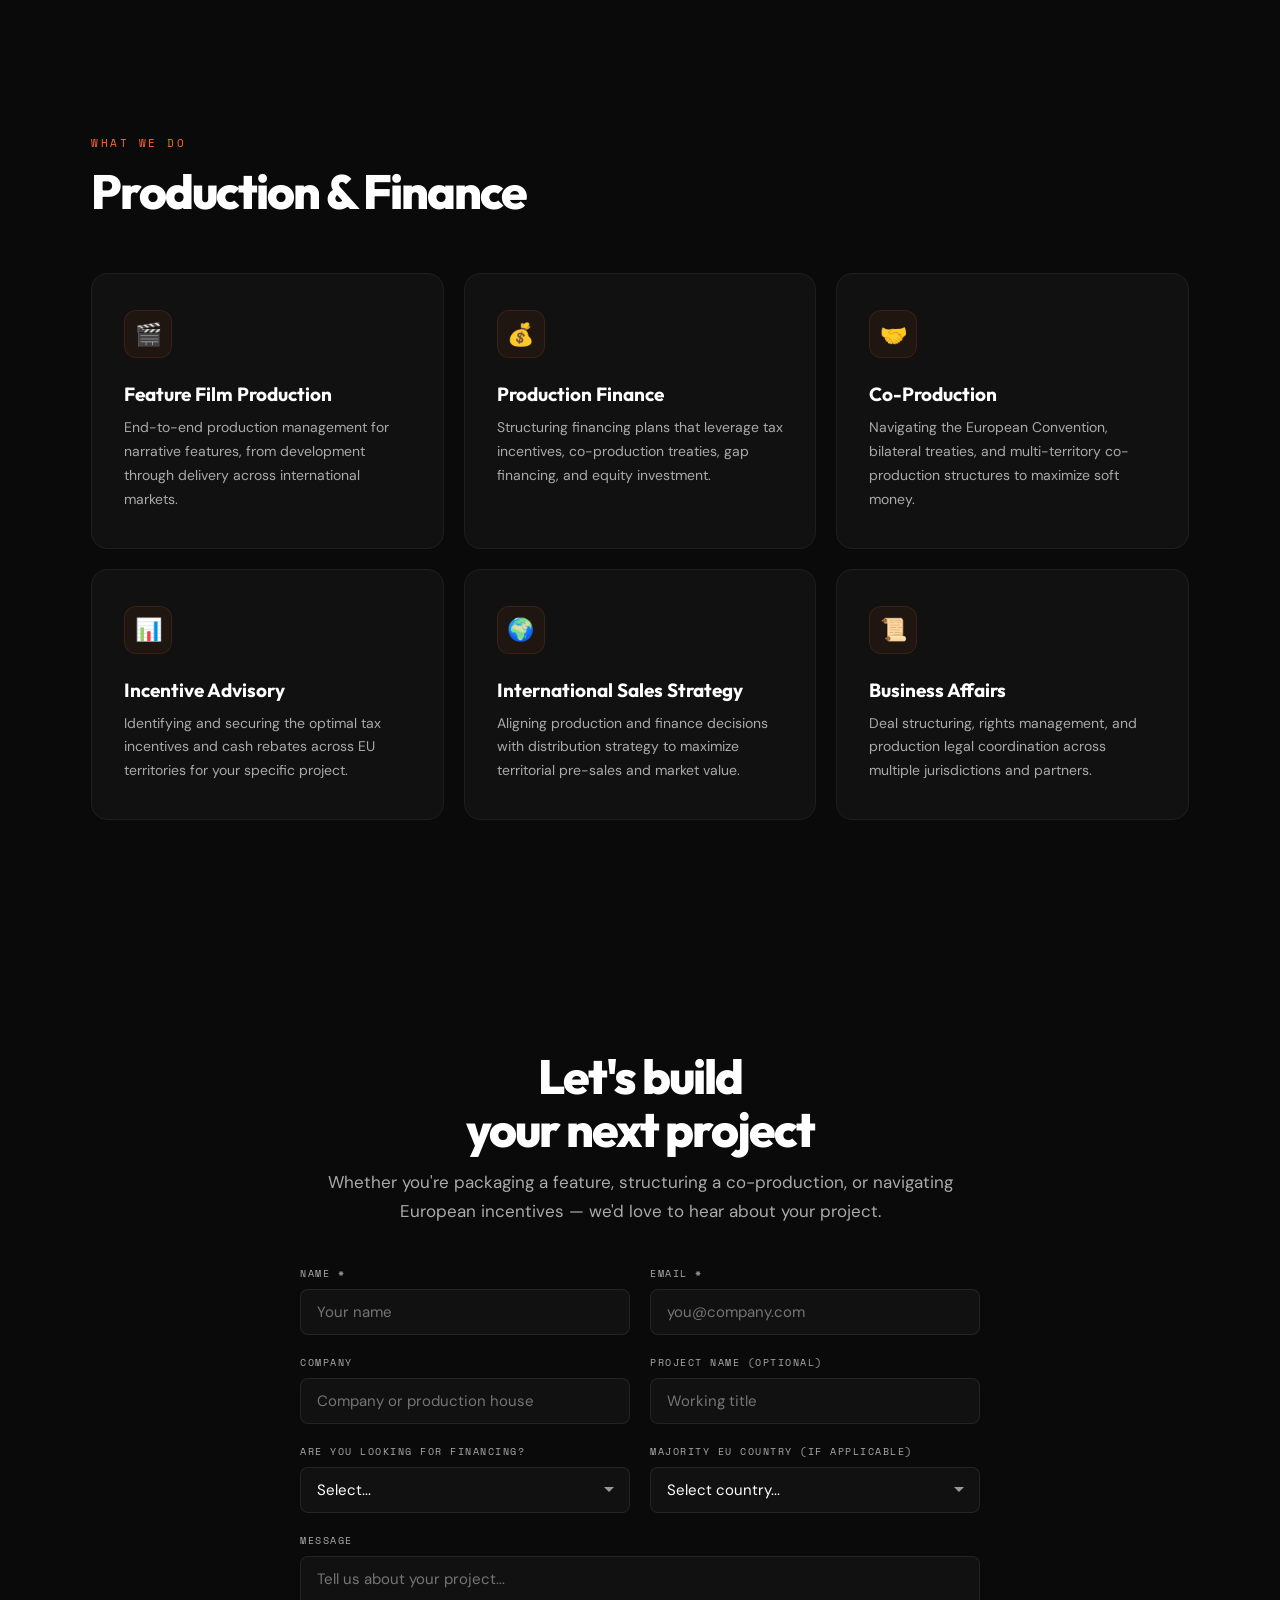
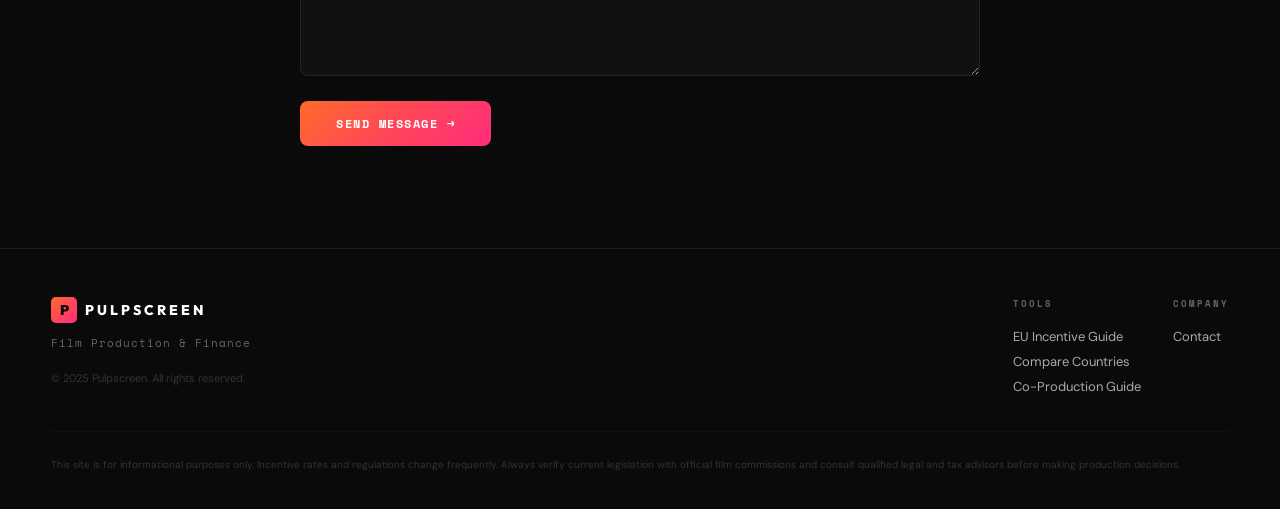
==== commit b5fed97f: "Replace language pills with flag dropdown selector Replace the inline EN|FR|ES|DE|IT pill buttons wi" ====
--- a/index.html
+++ b/index.html
@@ -215,33 +215,82 @@
 }
 
 .lang-switch {
-  display: flex;
-  align-items: center;
-  gap: 2px;
+  position: relative;
   margin-left: 12px;
+}
+
+.lang-current {
+  display: flex;
+  align-items: center;
+  gap: 6px;
+  padding: 6px 10px;
   background: rgba(255,255,255,0.06);
-  border-radius: 5px;
-  padding: 2px;
-}
-
-.lang-switch a {
-  padding: 5px 10px;
+  border: 1px solid rgba(255,255,255,0.08);
+  border-radius: 6px;
+  cursor: pointer;
   font-family: var(--font-mono);
   font-size: 10px;
   letter-spacing: 1px;
+  color: var(--gray-300);
+  text-transform: uppercase;
+  transition: border-color 0.2s;
+}
+
+.lang-current:hover { border-color: rgba(255,255,255,0.2); }
+
+.lang-current .flag { font-size: 16px; line-height: 1; }
+
+.lang-current::after {
+  content: '';
+  border-left: 4px solid transparent;
+  border-right: 4px solid transparent;
+  border-top: 4px solid var(--gray-300);
+  margin-left: 2px;
+}
+
+.lang-dropdown {
+  display: none;
+  position: absolute;
+  top: calc(100% + 6px);
+  right: 0;
+  min-width: 150px;
+  background: rgba(10,10,10,0.95);
+  backdrop-filter: blur(24px);
+  border: 1px solid rgba(255,255,255,0.08);
+  border-radius: 8px;
+  padding: 6px 0;
+  box-shadow: 0 12px 32px rgba(0,0,0,0.5);
+  z-index: 1001;
+}
+
+.lang-switch:hover .lang-dropdown,
+.lang-switch.open .lang-dropdown { display: block; }
+
+.lang-dropdown a {
+  display: flex;
+  align-items: center;
+  gap: 10px;
+  padding: 8px 16px;
+  font-family: var(--font-mono);
+  font-size: 10px;
+  letter-spacing: 1px;
   text-transform: uppercase;
   color: var(--gray-300);
   text-decoration: none;
-  border-radius: 4px;
-  transition: all 0.2s;
-}
-
-.lang-switch a.active {
-  background: rgba(255,255,255,0.1);
+  transition: color 0.2s, background 0.2s;
+}
+
+.lang-dropdown a .flag { font-size: 16px; }
+
+.lang-dropdown a:hover {
   color: var(--white);
-}
-
-.lang-switch a:hover:not(.active) { color: var(--white); }
+  background: rgba(255,107,43,0.08);
+}
+
+.lang-dropdown a.active {
+  color: var(--white);
+  background: rgba(255,255,255,0.06);
+}
 
 .nav-cta {
   margin-left: 12px;
@@ -990,11 +1039,14 @@
   </div>
 
   <div class="lang-switch">
-    <a href="/" class="active">EN</a>
-    <a href="/fr/">FR</a>
-    <a href="/es/">ES</a>
-    <a href="/de/">DE</a>
-    <a href="/it/">IT</a>
+    <div class="lang-current"><span class="flag">🇬🇧</span> EN</div>
+    <div class="lang-dropdown">
+      <a href="/" class="active"><span class="flag">🇬🇧</span> English</a>
+      <a href="/fr/"><span class="flag">🇫🇷</span> Français</a>
+      <a href="/es/"><span class="flag">🇪🇸</span> Español</a>
+      <a href="/de/"><span class="flag">🇩🇪</span> Deutsch</a>
+      <a href="/it/"><span class="flag">🇮🇹</span> Italiano</a>
+    </div>
   </div>
   <button class="nav-toggle" onclick="document.querySelector('.nav-links').classList.toggle('show')" aria-label="Menu">
     <span></span><span></span><span></span>
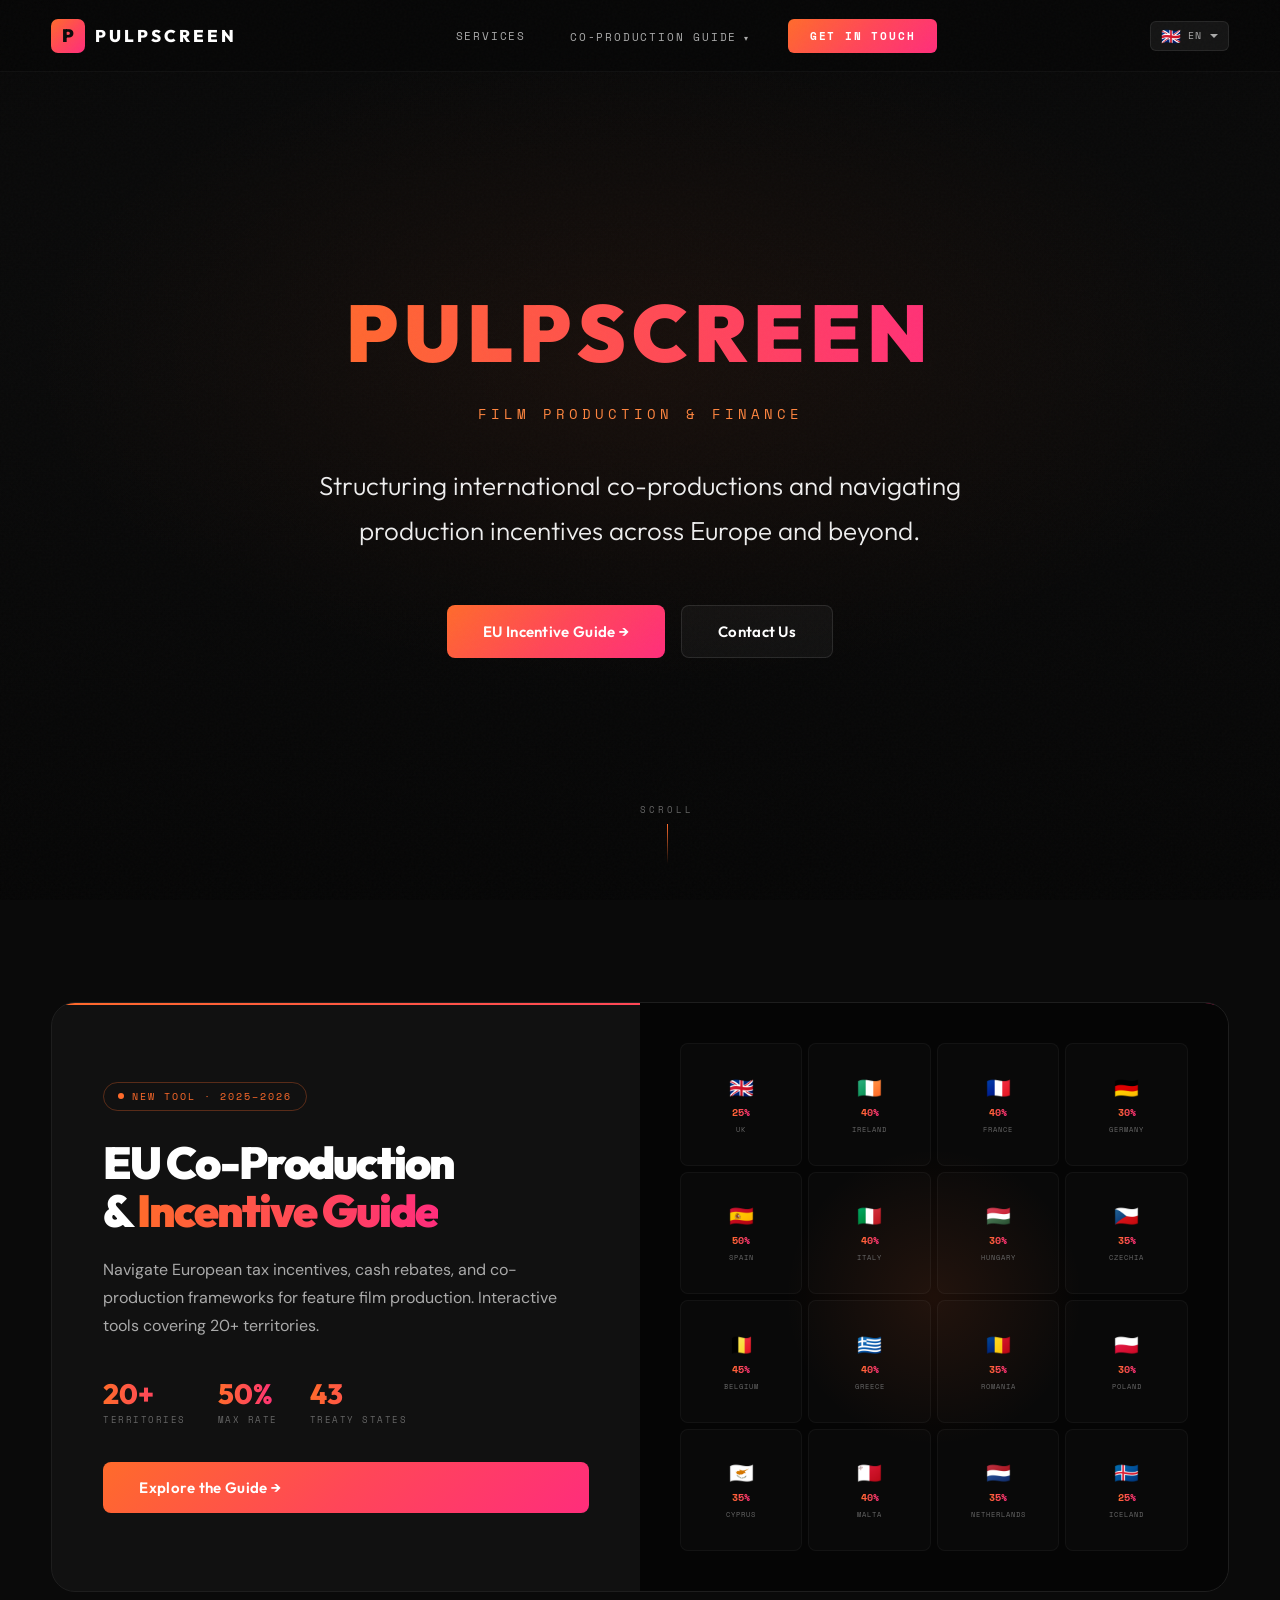
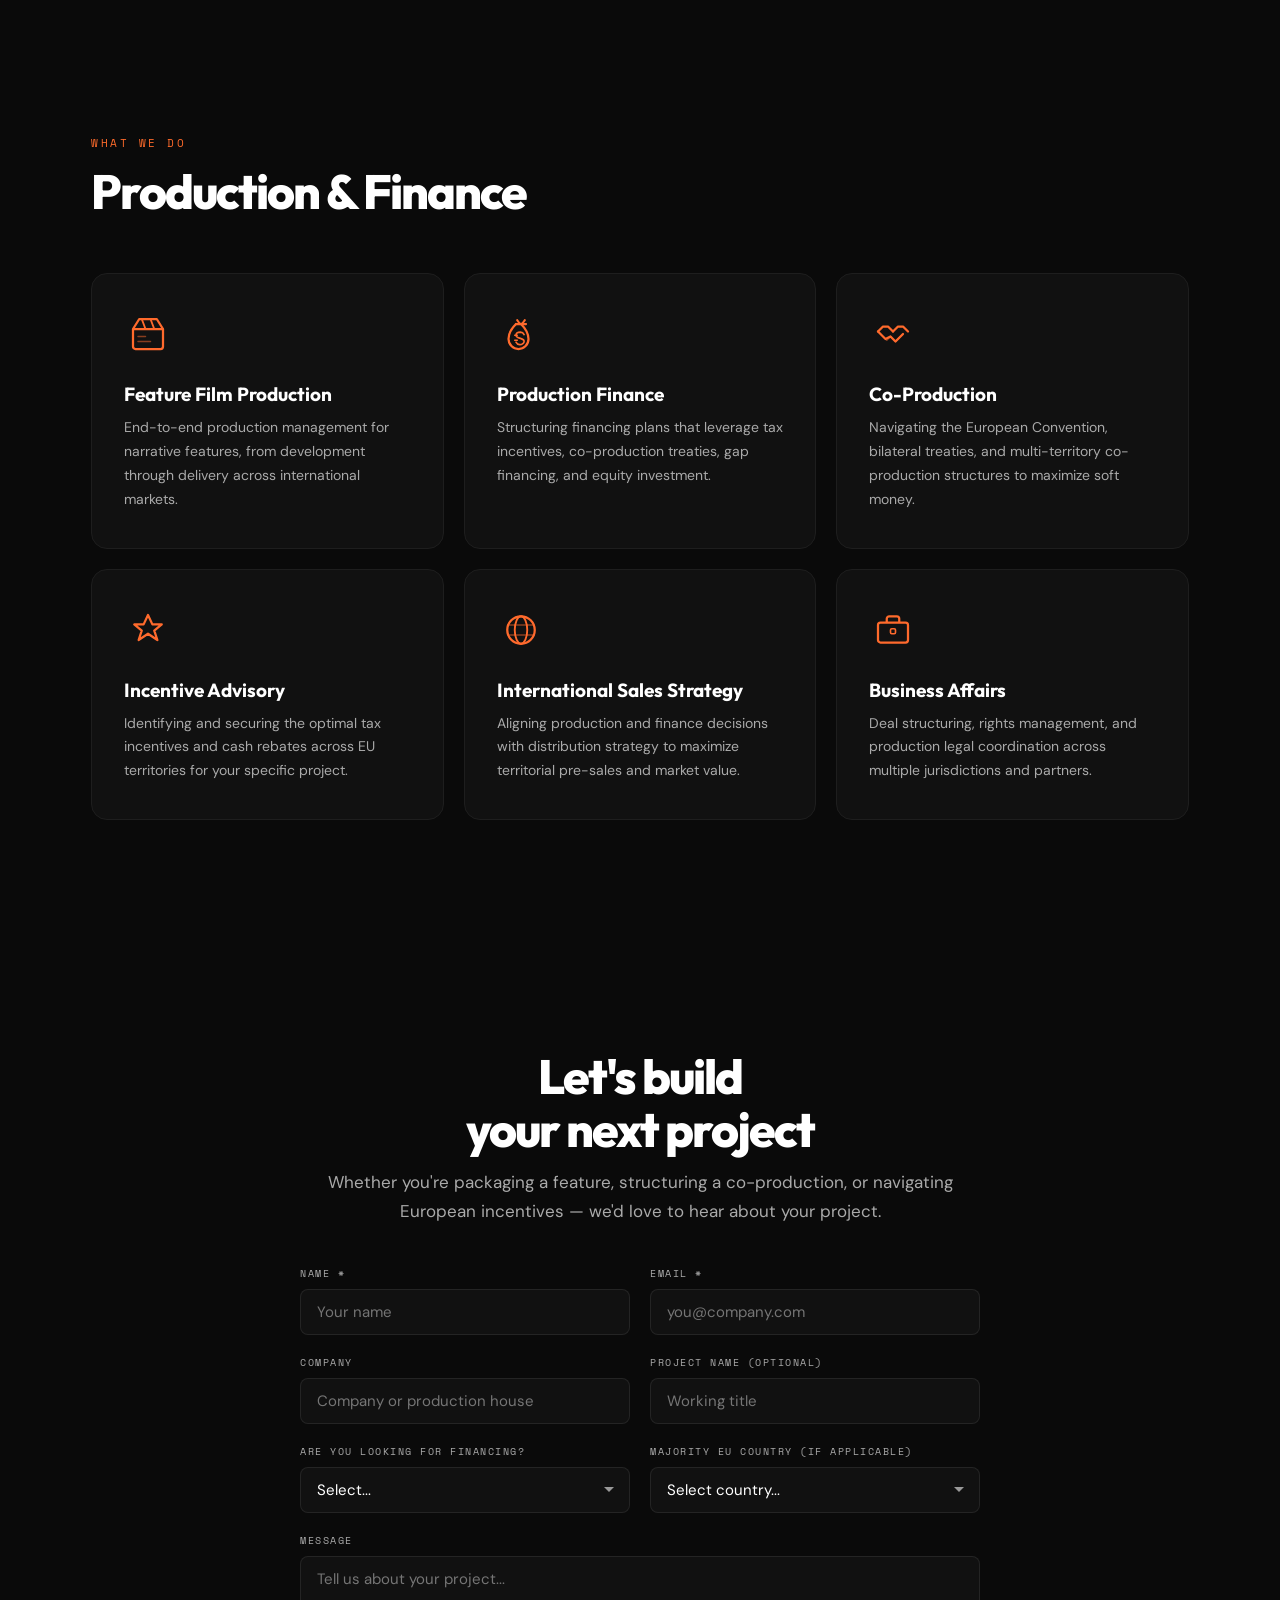
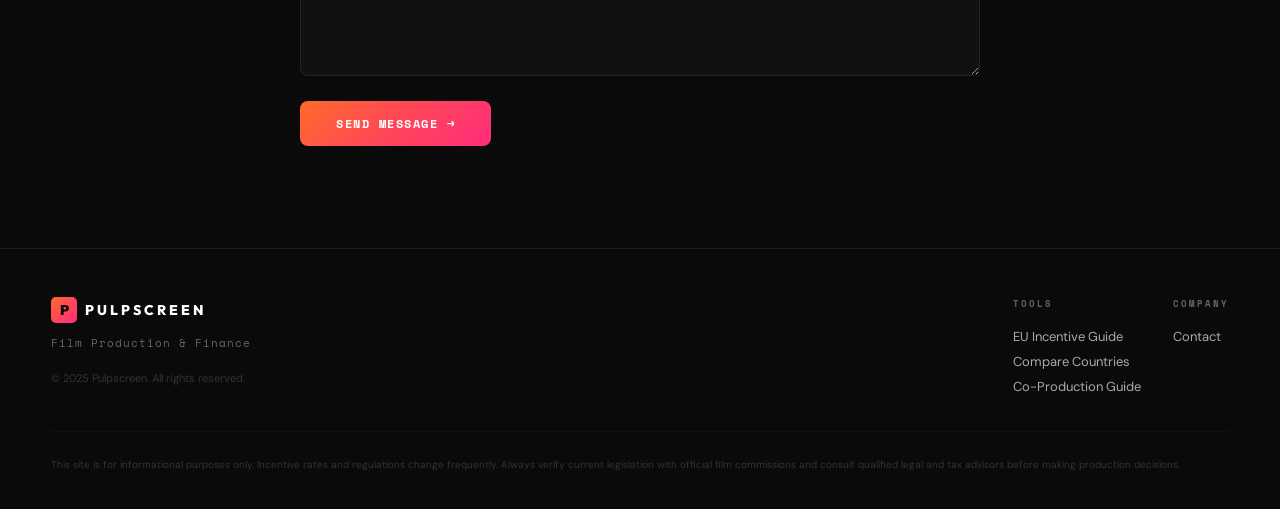
==== commit 7aa5ceb8: "Replace all emoji icons with custom SVG gradient line icons 12 custom SVG icons with orange-to-pink " ====
--- a/index.html
+++ b/index.html
@@ -263,7 +263,6 @@
   z-index: 1001;
 }
 
-.lang-switch:hover .lang-dropdown,
 .lang-switch.open .lang-dropdown { display: block; }
 
 .lang-dropdown a {
@@ -758,13 +757,9 @@
 .service-icon {
   width: 48px;
   height: 48px;
-  border-radius: 12px;
-  background: rgba(255,107,43,0.06);
-  border: 1px solid rgba(255,107,43,0.12);
   display: flex;
   align-items: center;
   justify-content: center;
-  font-size: 22px;
   margin-bottom: 24px;
   position: relative;
   z-index: 1;
@@ -997,6 +992,7 @@
   .nav-dropdown-menu { display: block; position: static; background: none; backdrop-filter: none; border: none; box-shadow: none; margin: 0; padding: 0 0 0 16px; }
   .nav-dropdown > .nav-link::after { content: ''; }
   .nav-toggle { display: flex; }
+  .lang-switch { margin-left: auto; margin-right: 8px; }
   .footer-links { gap: 24px; }
 }
 
@@ -1109,17 +1105,17 @@
           <a href="eu-incentive-guide.html#country-2" class="eu-cell"><span class="flag">🇫🇷</span><span class="rate">40%</span><span class="name">France</span></a>
           <a href="eu-incentive-guide.html#country-3" class="eu-cell"><span class="flag">🇩🇪</span><span class="rate">30%</span><span class="name">Germany</span></a>
           <a href="eu-incentive-guide.html#country-4" class="eu-cell"><span class="flag">🇪🇸</span><span class="rate">50%</span><span class="name">Spain</span></a>
-          <a href="eu-incentive-guide.html#country-5" class="eu-cell"><span class="flag">🇮🇹</span><span class="rate">40%</span><span class="name">Italy</span></a>
-          <a href="eu-incentive-guide.html#country-6" class="eu-cell"><span class="flag">🇭🇺</span><span class="rate">30%</span><span class="name">Hungary</span></a>
-          <a href="eu-incentive-guide.html#country-7" class="eu-cell"><span class="flag">🇨🇿</span><span class="rate">35%</span><span class="name">Czechia</span></a>
-          <a href="eu-incentive-guide.html#country-8" class="eu-cell"><span class="flag">🇧🇪</span><span class="rate">45%</span><span class="name">Belgium</span></a>
-          <a href="eu-incentive-guide.html#country-9" class="eu-cell"><span class="flag">🇬🇷</span><span class="rate">40%</span><span class="name">Greece</span></a>
-          <a href="eu-incentive-guide.html#country-10" class="eu-cell"><span class="flag">🇷🇴</span><span class="rate">35%</span><span class="name">Romania</span></a>
-          <a href="eu-incentive-guide.html#country-11" class="eu-cell"><span class="flag">🇵🇱</span><span class="rate">30%</span><span class="name">Poland</span></a>
+          <a href="eu-incentive-guide.html#country-6" class="eu-cell"><span class="flag">🇮🇹</span><span class="rate">40%</span><span class="name">Italy</span></a>
+          <a href="eu-incentive-guide.html#country-7" class="eu-cell"><span class="flag">🇭🇺</span><span class="rate">30%</span><span class="name">Hungary</span></a>
+          <a href="eu-incentive-guide.html#country-8" class="eu-cell"><span class="flag">🇨🇿</span><span class="rate">35%</span><span class="name">Czechia</span></a>
+          <a href="eu-incentive-guide.html#country-9" class="eu-cell"><span class="flag">🇧🇪</span><span class="rate">45%</span><span class="name">Belgium</span></a>
+          <a href="eu-incentive-guide.html#country-10" class="eu-cell"><span class="flag">🇬🇷</span><span class="rate">40%</span><span class="name">Greece</span></a>
+          <a href="eu-incentive-guide.html#country-17" class="eu-cell"><span class="flag">🇷🇴</span><span class="rate">35%</span><span class="name">Romania</span></a>
+          <a href="eu-incentive-guide.html#country-16" class="eu-cell"><span class="flag">🇵🇱</span><span class="rate">30%</span><span class="name">Poland</span></a>
           <a href="eu-incentive-guide.html#country-18" class="eu-cell"><span class="flag">🇨🇾</span><span class="rate">35%</span><span class="name">Cyprus</span></a>
           <a href="eu-incentive-guide.html#country-19" class="eu-cell"><span class="flag">🇲🇹</span><span class="rate">40%</span><span class="name">Malta</span></a>
           <a href="eu-incentive-guide.html#country-22" class="eu-cell"><span class="flag">🇳🇱</span><span class="rate">35%</span><span class="name">Netherlands</span></a>
-          <a href="eu-incentive-guide.html#country-28" class="eu-cell"><span class="flag">🇮🇸</span><span class="rate">25%</span><span class="name">Iceland</span></a>
+          <a href="eu-incentive-guide.html#country-27" class="eu-cell"><span class="flag">🇮🇸</span><span class="rate">25%</span><span class="name">Iceland</span></a>
         </div>
       </div>
     </div>
@@ -1135,32 +1131,32 @@
 
   <div class="services-grid">
     <div class="service-card">
-      <div class="service-icon">🎬</div>
+      <div class="service-icon"><svg width="40" height="40" viewBox="0 0 32 32" fill="none" xmlns="http://www.w3.org/2000/svg"><defs><linearGradient id="ig1" x1="0" y1="0" x2="32" y2="32"><stop stop-color="#FF6B2B"/><stop offset="1" stop-color="#FF2D7B"/></linearGradient></defs><path d="M4 12h24v14a2 2 0 01-2 2H6a2 2 0 01-2-2V12z" stroke="url(#ig1)" stroke-width="1.8" stroke-linejoin="round"/><path d="M4 12l5-8h14l5 8" stroke="url(#ig1)" stroke-width="1.8" stroke-linejoin="round"/><path d="M11 4l3 8M18 4l3 8" stroke="url(#ig1)" stroke-width="1.5"/><path d="M8 18h6M8 22h10" stroke="url(#ig1)" stroke-width="1.2" stroke-linecap="round" opacity="0.5"/></svg></div>
       <h3>Feature Film Production</h3>
       <p>End-to-end production management for narrative features, from development through delivery across international markets.</p>
     </div>
     <div class="service-card">
-      <div class="service-icon">💰</div>
+      <div class="service-icon"><svg width="40" height="40" viewBox="0 0 32 32" fill="none" xmlns="http://www.w3.org/2000/svg"><defs><linearGradient id="ig2" x1="0" y1="0" x2="32" y2="32"><stop stop-color="#FF6B2B"/><stop offset="1" stop-color="#FF2D7B"/></linearGradient></defs><path d="M12 8c-4 4-6 7-6 12a8 8 0 0016 0c0-5-2-8-6-12" stroke="url(#ig2)" stroke-width="1.8" stroke-linecap="round" stroke-linejoin="round"/><path d="M12 8h8M13 5c1 1.5 2 3 3 3s2-1.5 3-3" stroke="url(#ig2)" stroke-width="1.8" stroke-linecap="round" stroke-linejoin="round"/><path d="M18.5 16.5a3.5 3.5 0 00-3-2c-2 0-3.5 1-3.5 2.5s1.5 2 3.5 2.5 3 1.5 3 2.5-1.5 2.5-3.5 2.5a3.5 3.5 0 01-3-2" stroke="url(#ig2)" stroke-width="1.3" stroke-linecap="round"/><path d="M13 17h-2M13 21h-2" stroke="url(#ig2)" stroke-width="1.3" stroke-linecap="round"/></svg></div>
       <h3>Production Finance</h3>
       <p>Structuring financing plans that leverage tax incentives, co-production treaties, gap financing, and equity investment.</p>
     </div>
     <div class="service-card">
-      <div class="service-icon">🤝</div>
+      <div class="service-icon"><svg width="40" height="40" viewBox="0 0 32 32" fill="none" xmlns="http://www.w3.org/2000/svg"><defs><linearGradient id="ig3" x1="0" y1="0" x2="32" y2="32"><stop stop-color="#FF6B2B"/><stop offset="1" stop-color="#FF2D7B"/></linearGradient></defs><path d="M4 14l4-4h4l4 4" stroke="url(#ig3)" stroke-width="1.8" stroke-linecap="round" stroke-linejoin="round"/><path d="M28 14l-4-4h-4l-4 4" stroke="url(#ig3)" stroke-width="1.8" stroke-linecap="round" stroke-linejoin="round"/><path d="M4 14l6 6 4-2 4 4 6-6" stroke="url(#ig3)" stroke-width="1.8" stroke-linecap="round" stroke-linejoin="round"/><path d="M14 18l-3 3M18 22l3-3" stroke="url(#ig3)" stroke-width="1.3" stroke-linecap="round" opacity="0.5"/></svg></div>
       <h3>Co-Production</h3>
       <p>Navigating the European Convention, bilateral treaties, and multi-territory co-production structures to maximize soft money.</p>
     </div>
     <div class="service-card">
-      <div class="service-icon">📊</div>
+      <div class="service-icon"><svg width="40" height="40" viewBox="0 0 32 32" fill="none" xmlns="http://www.w3.org/2000/svg"><defs><linearGradient id="ig4" x1="0" y1="0" x2="32" y2="32"><stop stop-color="#FF6B2B"/><stop offset="1" stop-color="#FF2D7B"/></linearGradient></defs><path d="M16 4l3.5 7.5H27l-6 5 2.5 7.5L16 19l-7.5 5 2.5-7.5-6-5h7.5z" stroke="url(#ig4)" stroke-width="1.8" stroke-linejoin="round"/></svg></div>
       <h3>Incentive Advisory</h3>
       <p>Identifying and securing the optimal tax incentives and cash rebates across EU territories for your specific project.</p>
     </div>
     <div class="service-card">
-      <div class="service-icon">🌍</div>
+      <div class="service-icon"><svg width="40" height="40" viewBox="0 0 32 32" fill="none" xmlns="http://www.w3.org/2000/svg"><defs><linearGradient id="ig5" x1="0" y1="0" x2="32" y2="32"><stop stop-color="#FF6B2B"/><stop offset="1" stop-color="#FF2D7B"/></linearGradient></defs><circle cx="16" cy="16" r="11" stroke="url(#ig5)" stroke-width="1.8"/><ellipse cx="16" cy="16" rx="5" ry="11" stroke="url(#ig5)" stroke-width="1.5"/><path d="M5 12h22M5 20h22" stroke="url(#ig5)" stroke-width="1.2" opacity="0.5"/><path d="M5 16h22" stroke="url(#ig5)" stroke-width="1.2"/></svg></div>
       <h3>International Sales Strategy</h3>
       <p>Aligning production and finance decisions with distribution strategy to maximize territorial pre-sales and market value.</p>
     </div>
     <div class="service-card">
-      <div class="service-icon">📜</div>
+      <div class="service-icon"><svg width="40" height="40" viewBox="0 0 32 32" fill="none" xmlns="http://www.w3.org/2000/svg"><defs><linearGradient id="ig6" x1="0" y1="0" x2="32" y2="32"><stop stop-color="#FF6B2B"/><stop offset="1" stop-color="#FF2D7B"/></linearGradient></defs><rect x="4" y="10" width="24" height="16" rx="2" stroke="url(#ig6)" stroke-width="1.8"/><path d="M11 10V7a2 2 0 012-2h6a2 2 0 012 2v3" stroke="url(#ig6)" stroke-width="1.8"/><path d="M4 17h24" stroke="url(#ig6)" stroke-width="1.5"/><rect x="14" y="15" width="4" height="4" rx="1" stroke="url(#ig6)" stroke-width="1.3"/></svg></div>
       <h3>Business Affairs</h3>
       <p>Deal structuring, rights management, and production legal coordination across multiple jurisdictions and partners.</p>
     </div>
@@ -1356,6 +1352,17 @@
   el.style.transition = 'opacity 0.6s ease, transform 0.6s ease';
   observer.observe(el);
 });
+// Language dropdown toggle (click, not hover)
+document.querySelectorAll('.lang-current').forEach(btn => {
+  btn.addEventListener('click', function(e) {
+    e.stopPropagation();
+    this.closest('.lang-switch').classList.toggle('open');
+  });
+});
+document.addEventListener('click', () => {
+  document.querySelectorAll('.lang-switch.open').forEach(el => el.classList.remove('open'));
+});
+
 // Close mobile menu on anchor link click
 document.querySelectorAll('.nav-links a[href^="#"]').forEach(a => {
   a.addEventListener('click', () => {
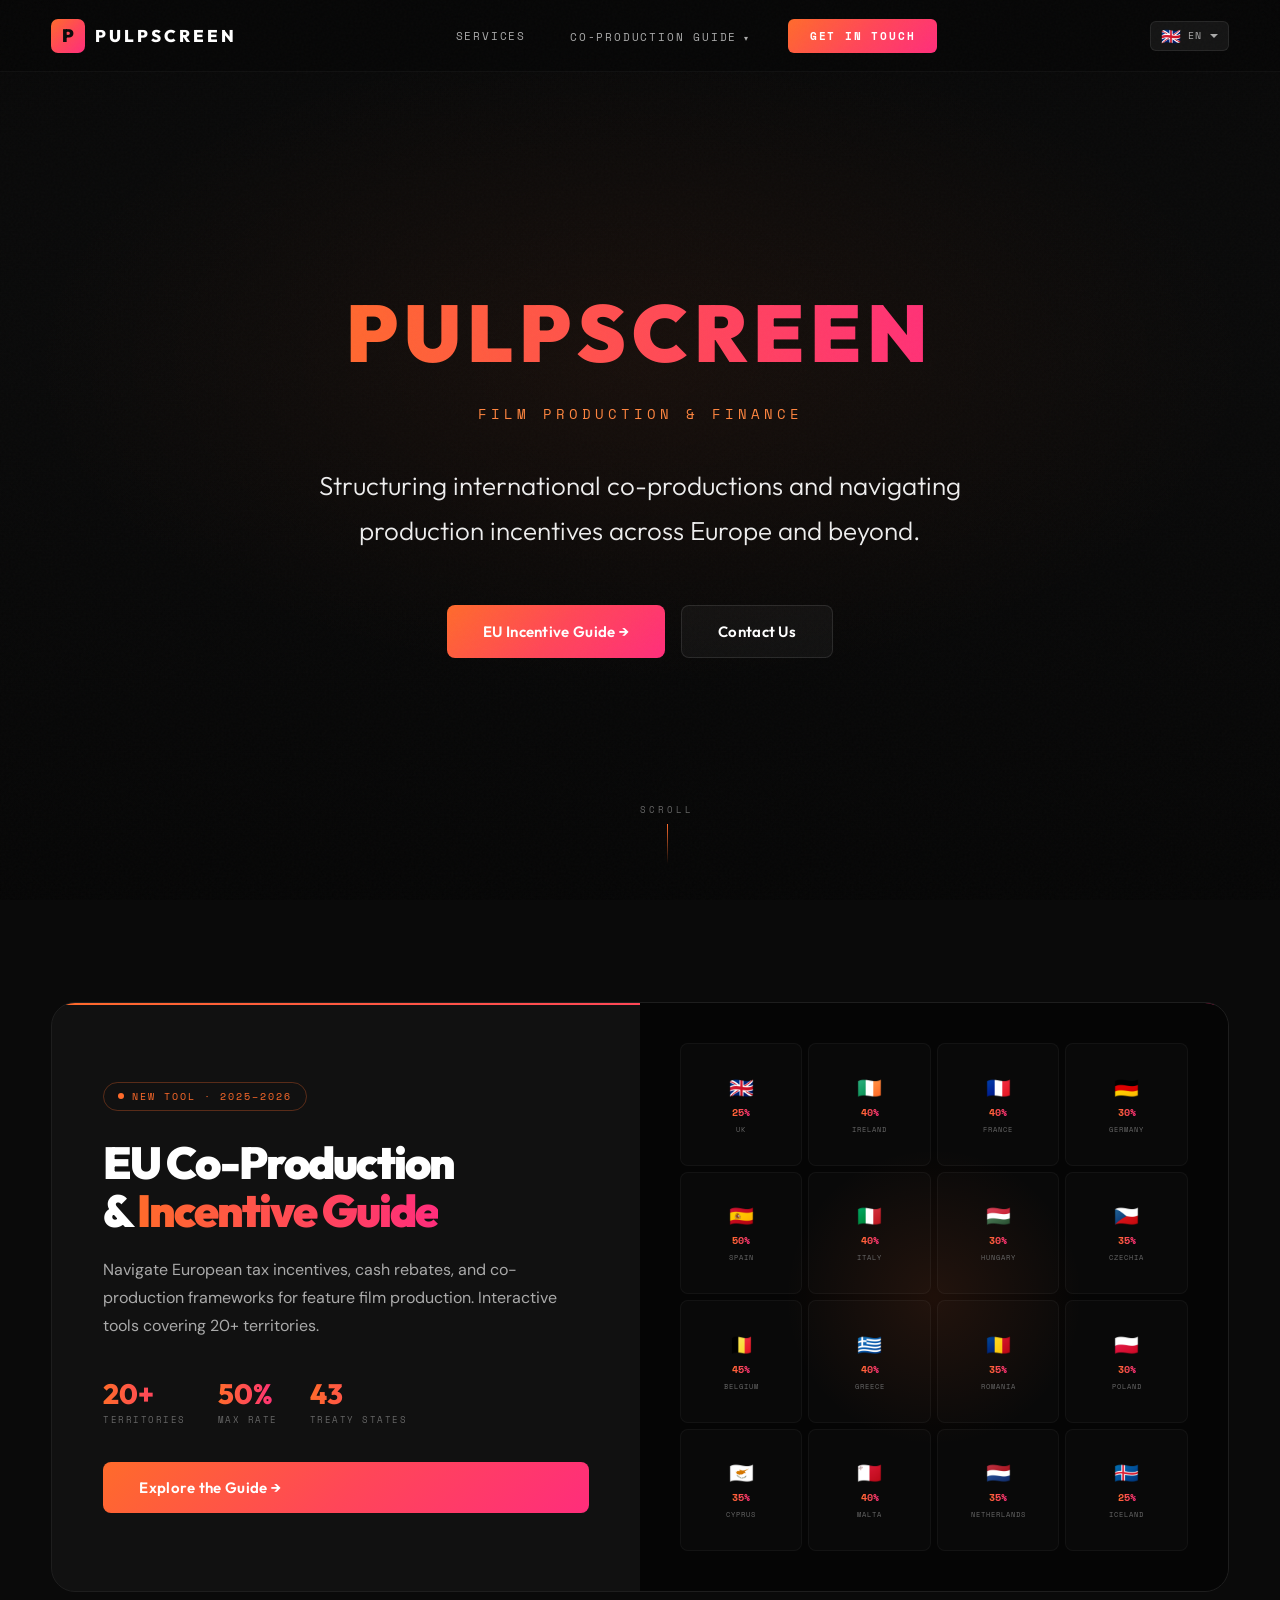
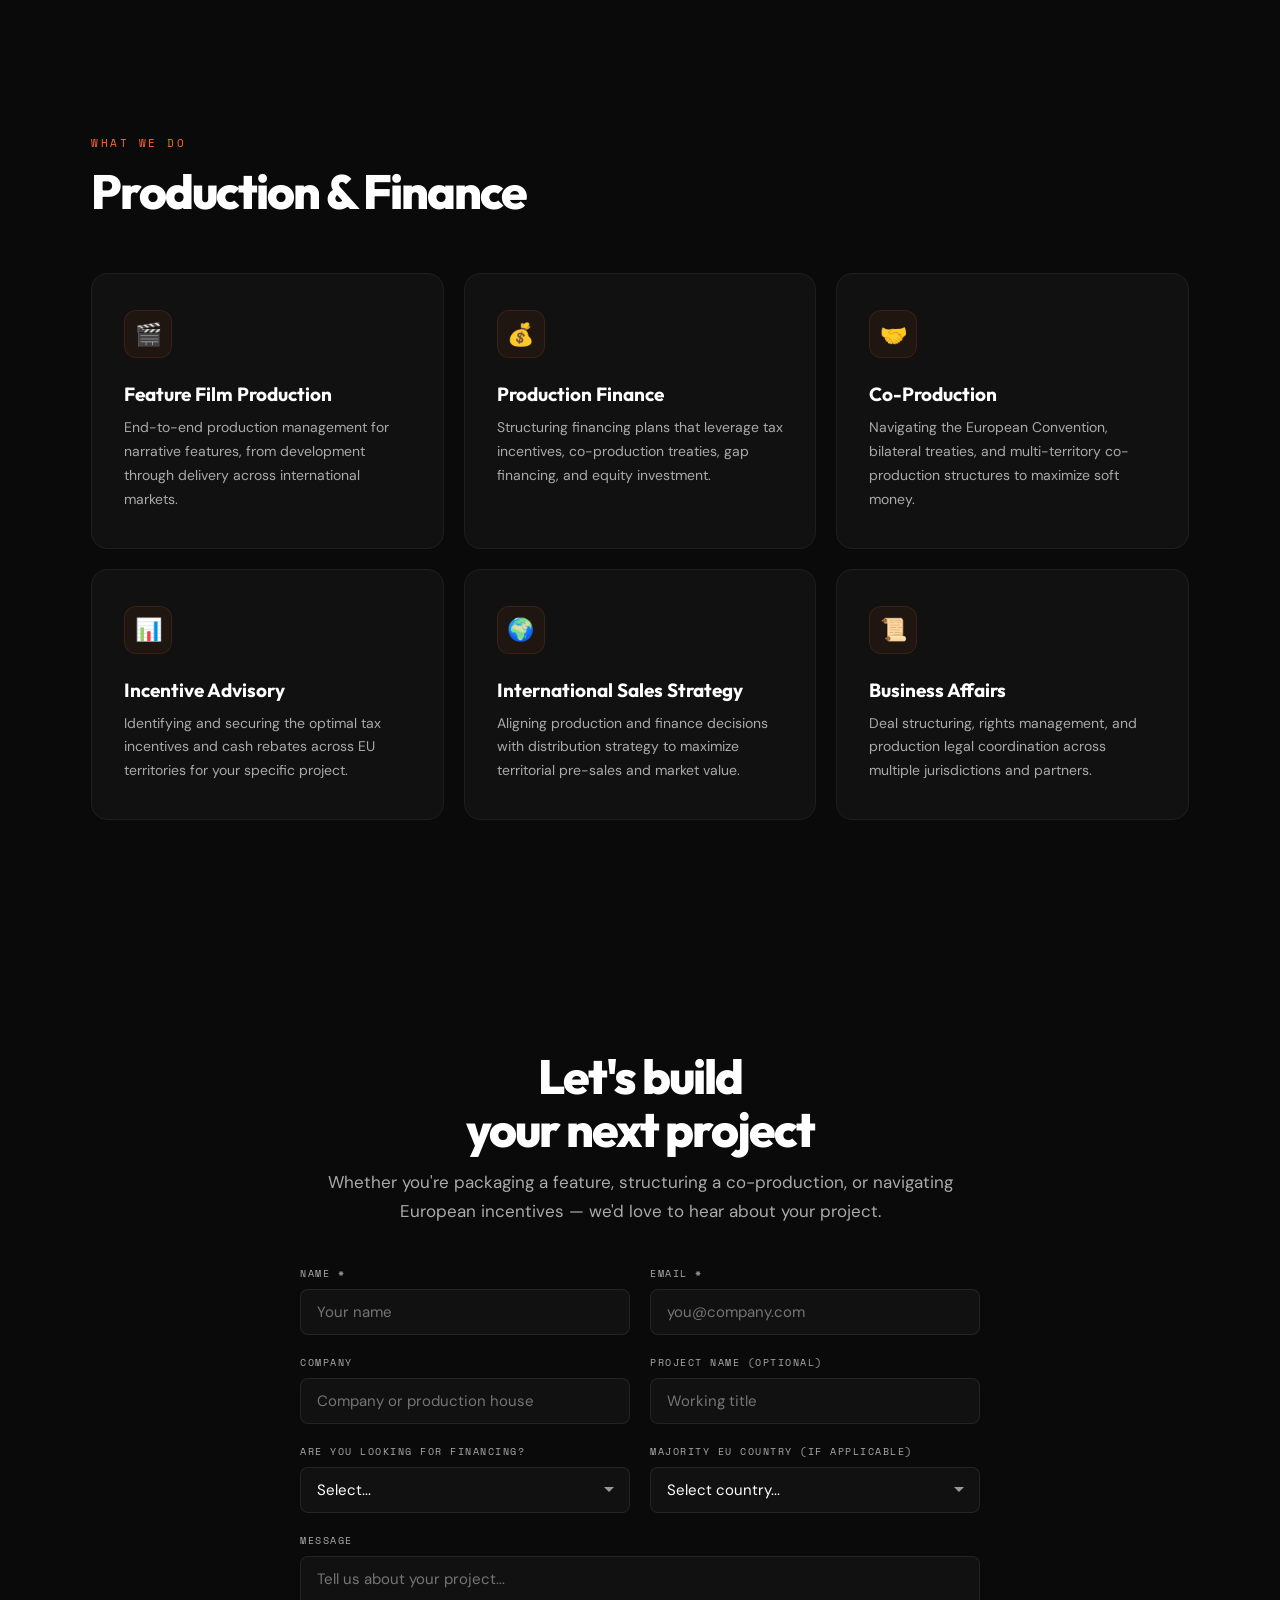
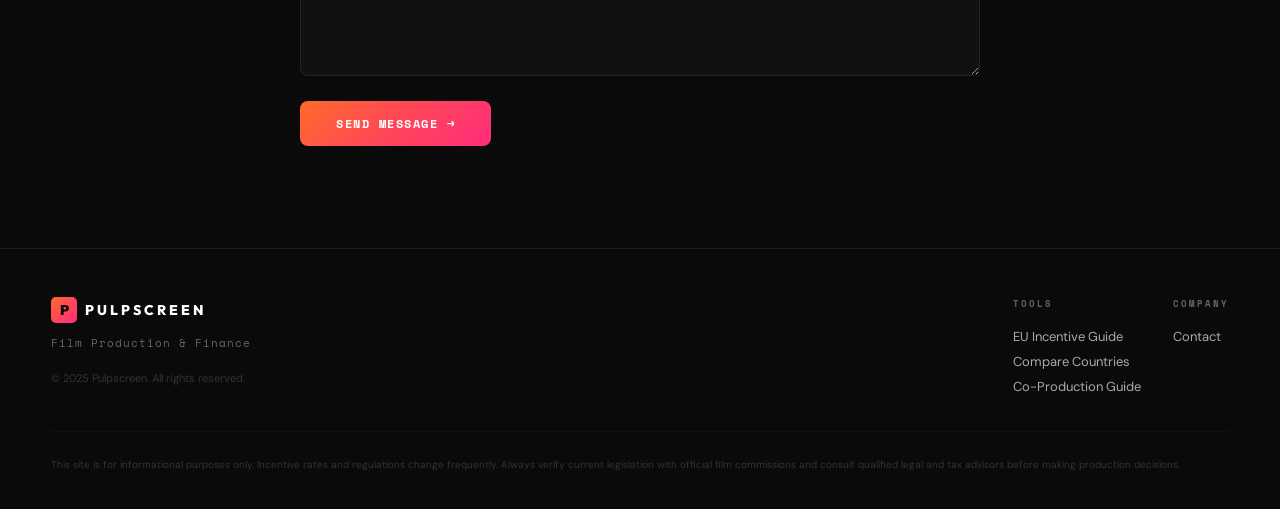
==== commit 45d1d047: "Revert "Replace all emoji icons with custom SVG gradient line icons" This reverts commit 7aa5ceb8dab" ====
--- a/index.html
+++ b/index.html
@@ -757,9 +757,13 @@
 .service-icon {
   width: 48px;
   height: 48px;
+  border-radius: 12px;
+  background: rgba(255,107,43,0.06);
+  border: 1px solid rgba(255,107,43,0.12);
   display: flex;
   align-items: center;
   justify-content: center;
+  font-size: 22px;
   margin-bottom: 24px;
   position: relative;
   z-index: 1;
@@ -1131,32 +1135,32 @@
 
   <div class="services-grid">
     <div class="service-card">
-      <div class="service-icon"><svg width="40" height="40" viewBox="0 0 32 32" fill="none" xmlns="http://www.w3.org/2000/svg"><defs><linearGradient id="ig1" x1="0" y1="0" x2="32" y2="32"><stop stop-color="#FF6B2B"/><stop offset="1" stop-color="#FF2D7B"/></linearGradient></defs><path d="M4 12h24v14a2 2 0 01-2 2H6a2 2 0 01-2-2V12z" stroke="url(#ig1)" stroke-width="1.8" stroke-linejoin="round"/><path d="M4 12l5-8h14l5 8" stroke="url(#ig1)" stroke-width="1.8" stroke-linejoin="round"/><path d="M11 4l3 8M18 4l3 8" stroke="url(#ig1)" stroke-width="1.5"/><path d="M8 18h6M8 22h10" stroke="url(#ig1)" stroke-width="1.2" stroke-linecap="round" opacity="0.5"/></svg></div>
+      <div class="service-icon">🎬</div>
       <h3>Feature Film Production</h3>
       <p>End-to-end production management for narrative features, from development through delivery across international markets.</p>
     </div>
     <div class="service-card">
-      <div class="service-icon"><svg width="40" height="40" viewBox="0 0 32 32" fill="none" xmlns="http://www.w3.org/2000/svg"><defs><linearGradient id="ig2" x1="0" y1="0" x2="32" y2="32"><stop stop-color="#FF6B2B"/><stop offset="1" stop-color="#FF2D7B"/></linearGradient></defs><path d="M12 8c-4 4-6 7-6 12a8 8 0 0016 0c0-5-2-8-6-12" stroke="url(#ig2)" stroke-width="1.8" stroke-linecap="round" stroke-linejoin="round"/><path d="M12 8h8M13 5c1 1.5 2 3 3 3s2-1.5 3-3" stroke="url(#ig2)" stroke-width="1.8" stroke-linecap="round" stroke-linejoin="round"/><path d="M18.5 16.5a3.5 3.5 0 00-3-2c-2 0-3.5 1-3.5 2.5s1.5 2 3.5 2.5 3 1.5 3 2.5-1.5 2.5-3.5 2.5a3.5 3.5 0 01-3-2" stroke="url(#ig2)" stroke-width="1.3" stroke-linecap="round"/><path d="M13 17h-2M13 21h-2" stroke="url(#ig2)" stroke-width="1.3" stroke-linecap="round"/></svg></div>
+      <div class="service-icon">💰</div>
       <h3>Production Finance</h3>
       <p>Structuring financing plans that leverage tax incentives, co-production treaties, gap financing, and equity investment.</p>
     </div>
     <div class="service-card">
-      <div class="service-icon"><svg width="40" height="40" viewBox="0 0 32 32" fill="none" xmlns="http://www.w3.org/2000/svg"><defs><linearGradient id="ig3" x1="0" y1="0" x2="32" y2="32"><stop stop-color="#FF6B2B"/><stop offset="1" stop-color="#FF2D7B"/></linearGradient></defs><path d="M4 14l4-4h4l4 4" stroke="url(#ig3)" stroke-width="1.8" stroke-linecap="round" stroke-linejoin="round"/><path d="M28 14l-4-4h-4l-4 4" stroke="url(#ig3)" stroke-width="1.8" stroke-linecap="round" stroke-linejoin="round"/><path d="M4 14l6 6 4-2 4 4 6-6" stroke="url(#ig3)" stroke-width="1.8" stroke-linecap="round" stroke-linejoin="round"/><path d="M14 18l-3 3M18 22l3-3" stroke="url(#ig3)" stroke-width="1.3" stroke-linecap="round" opacity="0.5"/></svg></div>
+      <div class="service-icon">🤝</div>
       <h3>Co-Production</h3>
       <p>Navigating the European Convention, bilateral treaties, and multi-territory co-production structures to maximize soft money.</p>
     </div>
     <div class="service-card">
-      <div class="service-icon"><svg width="40" height="40" viewBox="0 0 32 32" fill="none" xmlns="http://www.w3.org/2000/svg"><defs><linearGradient id="ig4" x1="0" y1="0" x2="32" y2="32"><stop stop-color="#FF6B2B"/><stop offset="1" stop-color="#FF2D7B"/></linearGradient></defs><path d="M16 4l3.5 7.5H27l-6 5 2.5 7.5L16 19l-7.5 5 2.5-7.5-6-5h7.5z" stroke="url(#ig4)" stroke-width="1.8" stroke-linejoin="round"/></svg></div>
+      <div class="service-icon">📊</div>
       <h3>Incentive Advisory</h3>
       <p>Identifying and securing the optimal tax incentives and cash rebates across EU territories for your specific project.</p>
     </div>
     <div class="service-card">
-      <div class="service-icon"><svg width="40" height="40" viewBox="0 0 32 32" fill="none" xmlns="http://www.w3.org/2000/svg"><defs><linearGradient id="ig5" x1="0" y1="0" x2="32" y2="32"><stop stop-color="#FF6B2B"/><stop offset="1" stop-color="#FF2D7B"/></linearGradient></defs><circle cx="16" cy="16" r="11" stroke="url(#ig5)" stroke-width="1.8"/><ellipse cx="16" cy="16" rx="5" ry="11" stroke="url(#ig5)" stroke-width="1.5"/><path d="M5 12h22M5 20h22" stroke="url(#ig5)" stroke-width="1.2" opacity="0.5"/><path d="M5 16h22" stroke="url(#ig5)" stroke-width="1.2"/></svg></div>
+      <div class="service-icon">🌍</div>
       <h3>International Sales Strategy</h3>
       <p>Aligning production and finance decisions with distribution strategy to maximize territorial pre-sales and market value.</p>
     </div>
     <div class="service-card">
-      <div class="service-icon"><svg width="40" height="40" viewBox="0 0 32 32" fill="none" xmlns="http://www.w3.org/2000/svg"><defs><linearGradient id="ig6" x1="0" y1="0" x2="32" y2="32"><stop stop-color="#FF6B2B"/><stop offset="1" stop-color="#FF2D7B"/></linearGradient></defs><rect x="4" y="10" width="24" height="16" rx="2" stroke="url(#ig6)" stroke-width="1.8"/><path d="M11 10V7a2 2 0 012-2h6a2 2 0 012 2v3" stroke="url(#ig6)" stroke-width="1.8"/><path d="M4 17h24" stroke="url(#ig6)" stroke-width="1.5"/><rect x="14" y="15" width="4" height="4" rx="1" stroke="url(#ig6)" stroke-width="1.3"/></svg></div>
+      <div class="service-icon">📜</div>
       <h3>Business Affairs</h3>
       <p>Deal structuring, rights management, and production legal coordination across multiple jurisdictions and partners.</p>
     </div>
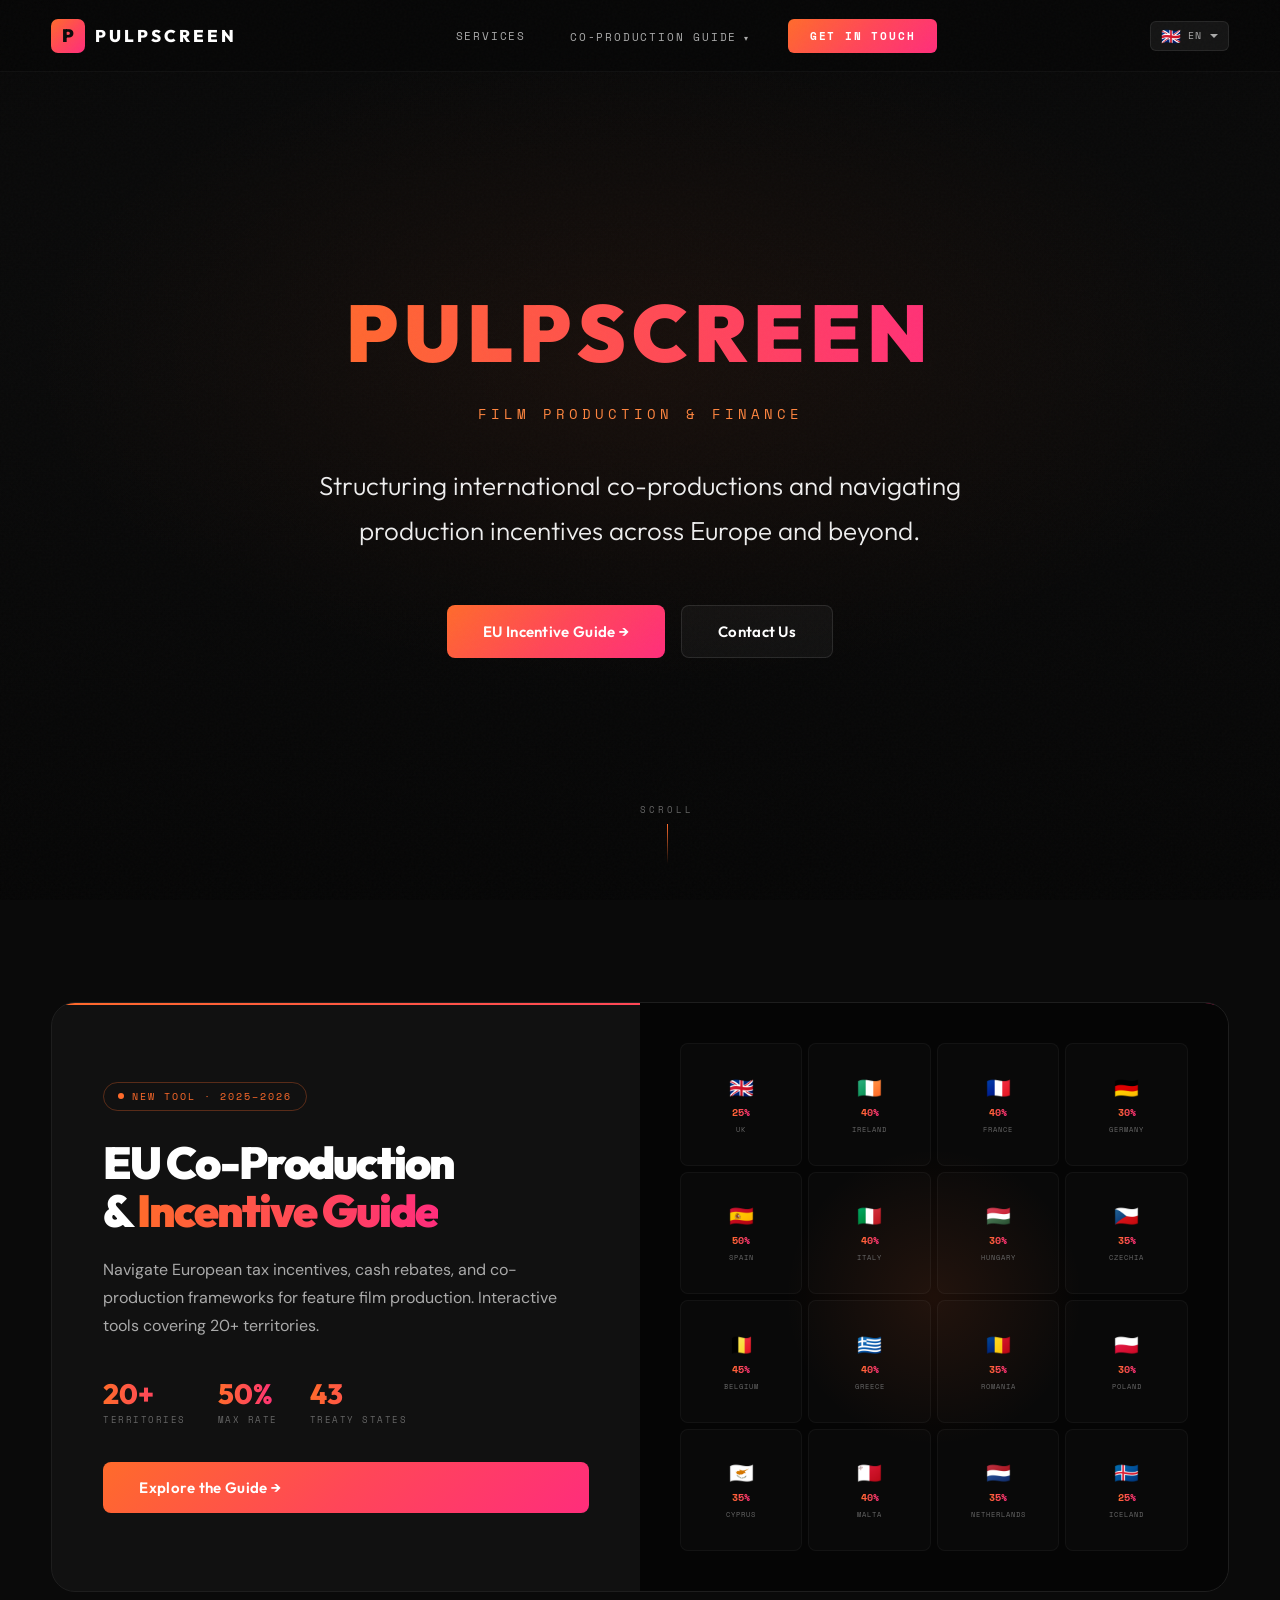
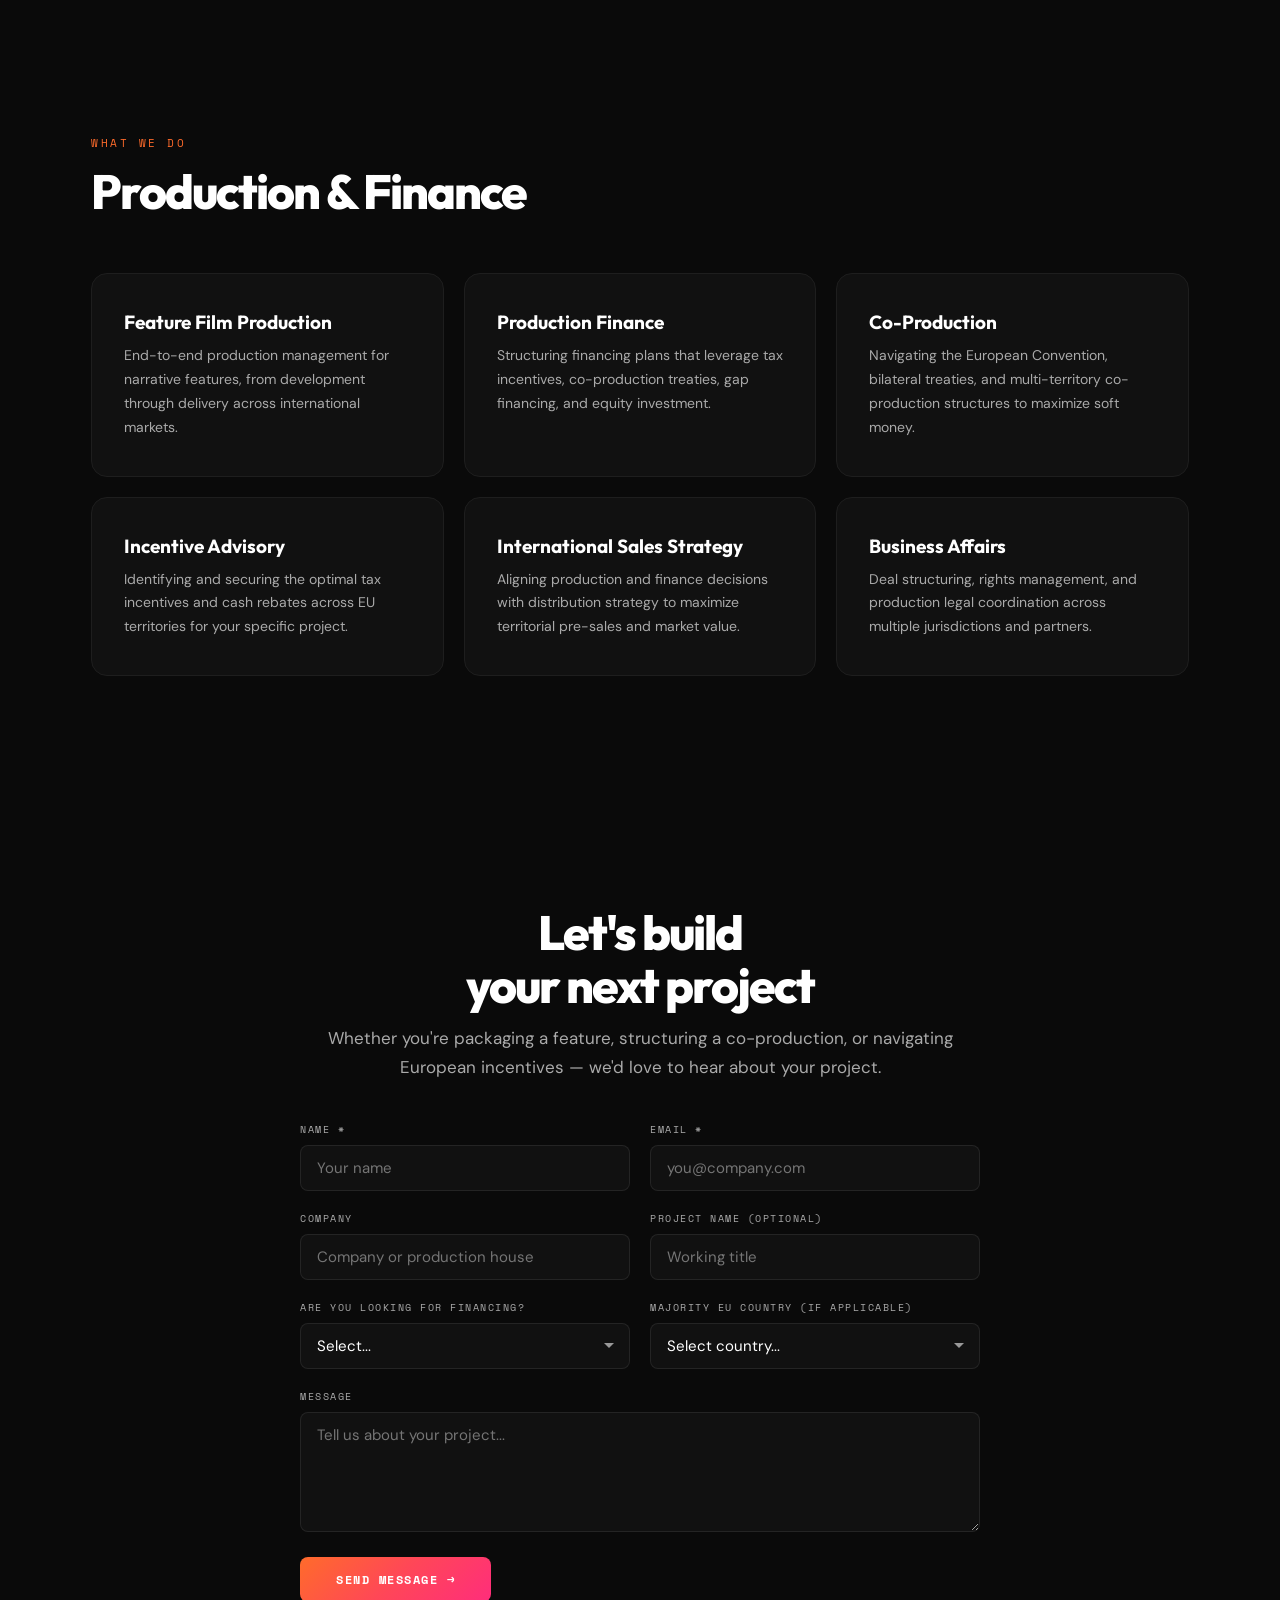
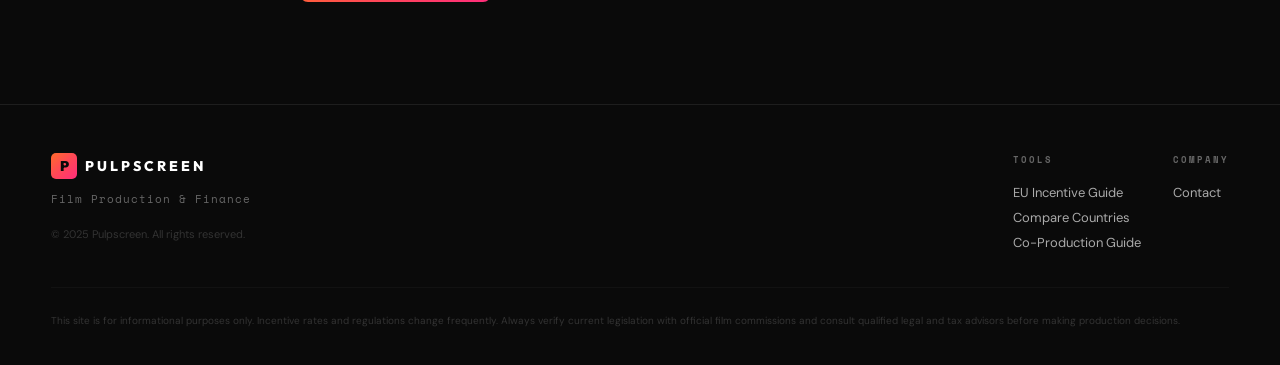
==== commit 66a29d4c: "Remove emoji icons from service cards and tool cards Strip all icon divs (service-icon, tool-card-ic" ====
--- a/index.html
+++ b/index.html
@@ -1135,32 +1135,26 @@
 
   <div class="services-grid">
     <div class="service-card">
-      <div class="service-icon">🎬</div>
       <h3>Feature Film Production</h3>
       <p>End-to-end production management for narrative features, from development through delivery across international markets.</p>
     </div>
     <div class="service-card">
-      <div class="service-icon">💰</div>
       <h3>Production Finance</h3>
       <p>Structuring financing plans that leverage tax incentives, co-production treaties, gap financing, and equity investment.</p>
     </div>
     <div class="service-card">
-      <div class="service-icon">🤝</div>
       <h3>Co-Production</h3>
       <p>Navigating the European Convention, bilateral treaties, and multi-territory co-production structures to maximize soft money.</p>
     </div>
     <div class="service-card">
-      <div class="service-icon">📊</div>
       <h3>Incentive Advisory</h3>
       <p>Identifying and securing the optimal tax incentives and cash rebates across EU territories for your specific project.</p>
     </div>
     <div class="service-card">
-      <div class="service-icon">🌍</div>
       <h3>International Sales Strategy</h3>
       <p>Aligning production and finance decisions with distribution strategy to maximize territorial pre-sales and market value.</p>
     </div>
     <div class="service-card">
-      <div class="service-icon">📜</div>
       <h3>Business Affairs</h3>
       <p>Deal structuring, rights management, and production legal coordination across multiple jurisdictions and partners.</p>
     </div>
